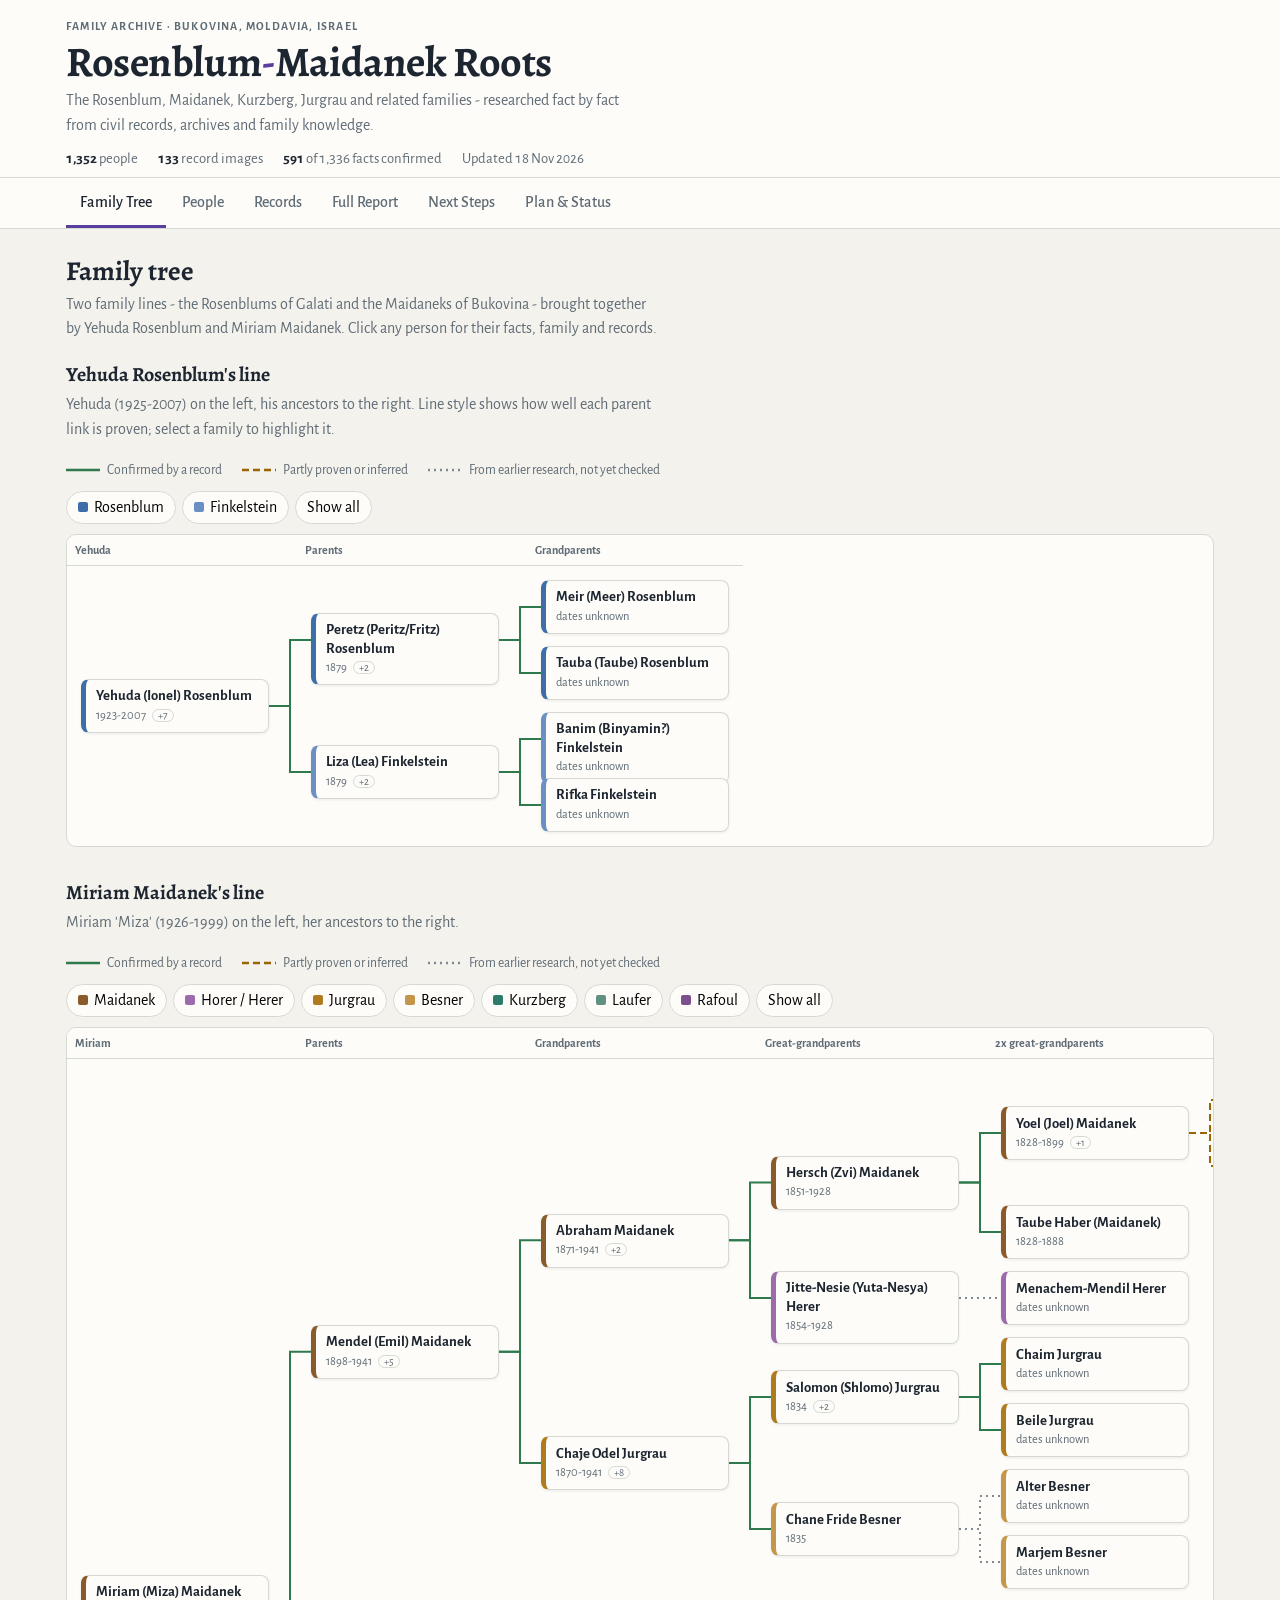
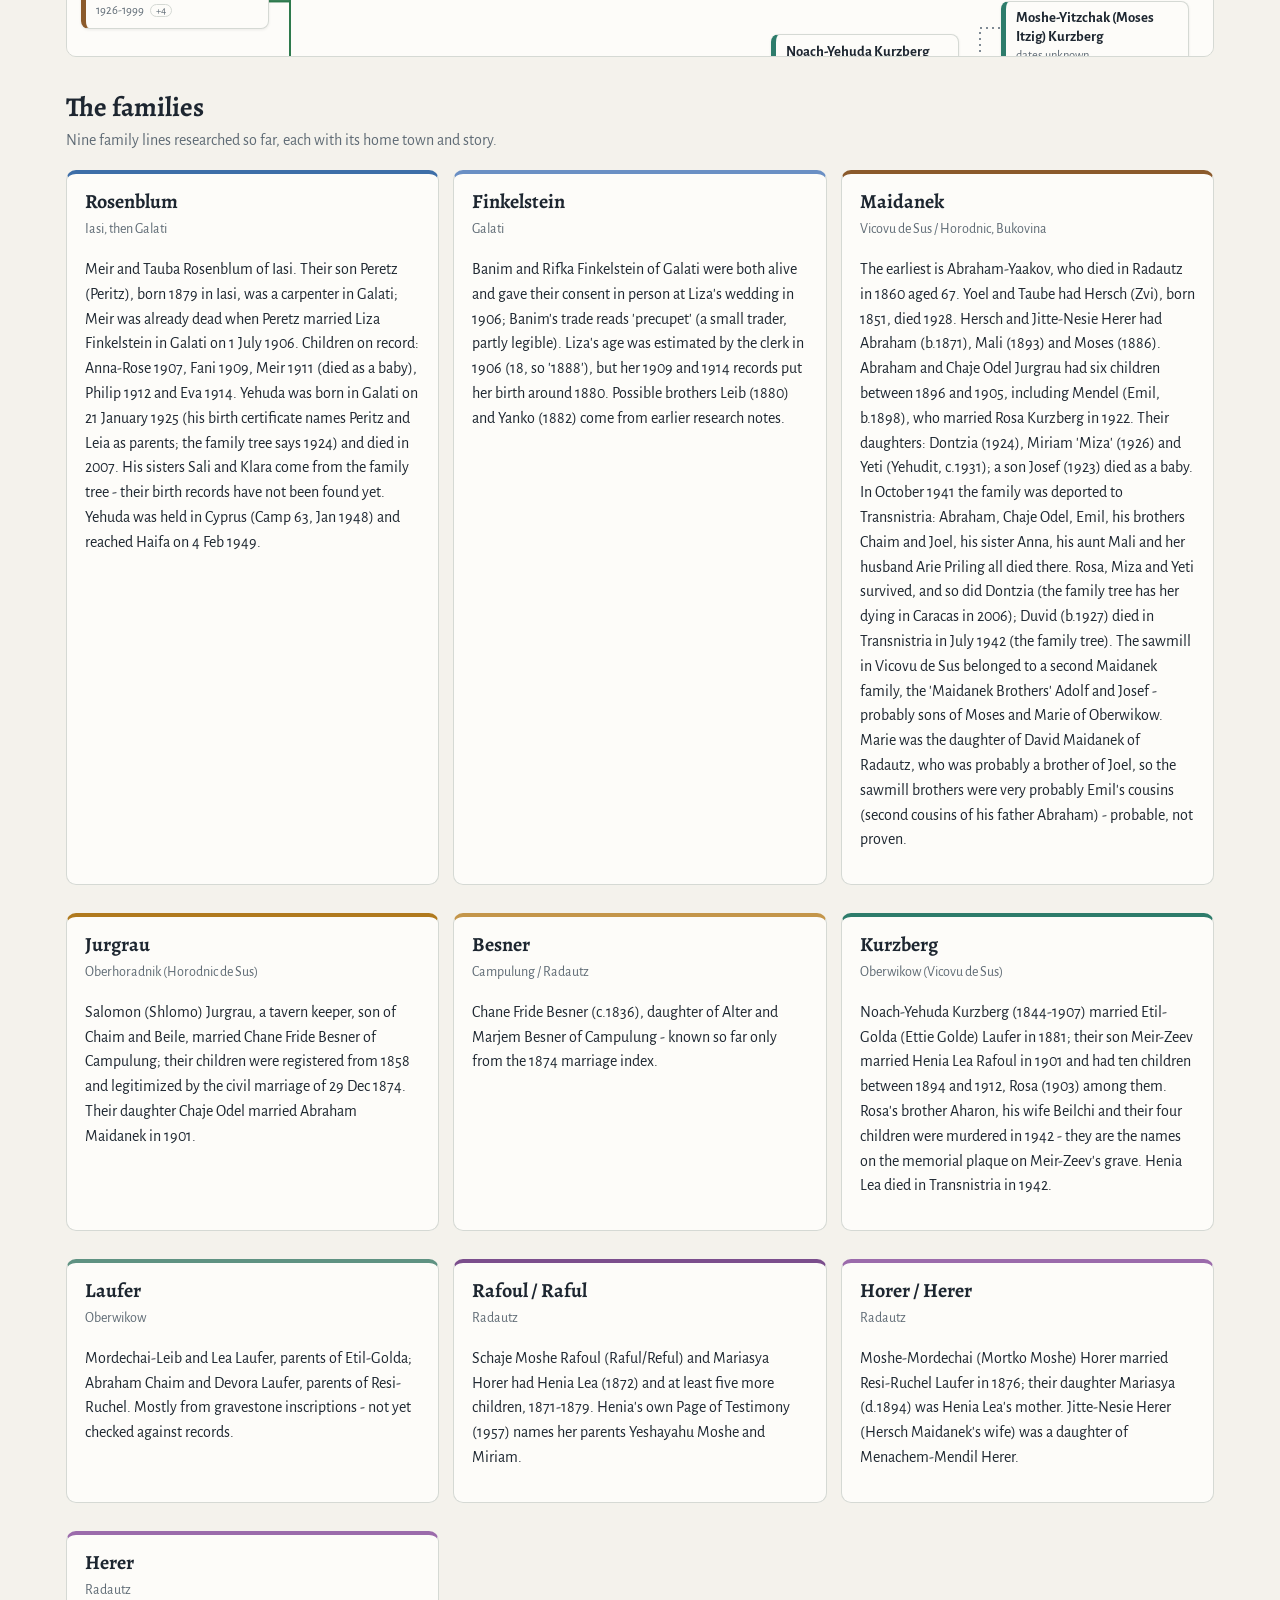
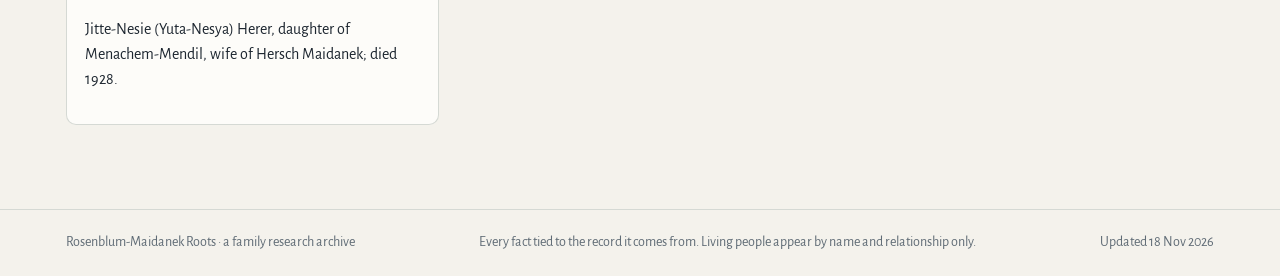
==== index.html @ 656d20b6 "Auto-refresh" ====
<!doctype html>
<html lang="en">
<head>
<meta charset="utf-8">
<meta name="viewport" content="width=device-width,initial-scale=1,viewport-fit=cover">
<meta name="description" content="Rosenblum-Maidanek Roots - a family research archive for the Rosenblum, Maidanek, Kurzberg, Jurgrau and related families of Bukovina, Moldavia and Israel. Every fact tied to its record.">
<title>Family Tree &middot; Rosenblum-Maidanek Roots</title>
<link rel="preconnect" href="https://fonts.googleapis.com">
<link rel="preconnect" href="https://fonts.gstatic.com" crossorigin>
<link rel="stylesheet" href="https://fonts.googleapis.com/css2?family=Alegreya:wght@500;700&family=Alegreya+Sans:ital,wght@0,400;0,500;0,700;1,400&family=Frank+Ruhl+Libre:wght@400;500&family=IBM+Plex+Mono:wght@400;500&display=swap">
<link rel="stylesheet" href="assets/css/style.css">
</head>
<body>
<a class="skip" href="#main">Skip to content</a>
<header class="site"><div class="wrap">
<div class="eyebrow">Family Archive &middot; Bukovina, Moldavia, Israel</div>
<h1>Rosenblum<span class="dash">-</span>Maidanek Roots</h1>
<p class="sub">The Rosenblum, Maidanek, Kurzberg, Jurgrau and related families - researched fact by fact from civil records, archives and family knowledge.</p>
<div class="stats"><span><b>1,352</b> people</span><span><b>133</b> record images</span><span><b>591</b> of 1,336 facts confirmed</span><span>Updated 18 Nov 2026</span></div>
</div></header>
<nav class="main" aria-label="Sections"><div class="wrap"><a href="index.html" aria-current="page">Family Tree</a><a href="people.html">People</a><a href="records.html">Records</a><a href="report.html">Full Report</a><a href="next-steps.html">Next Steps</a><a href="plan.html">Plan & Status</a></div></nav>
<main id="main"><div class="wrap">

<h2>Family tree</h2>
<p class="lede">Two family lines - the Rosenblums of Galati and the Maidaneks of Bukovina -
brought together by Yehuda Rosenblum and Miriam Maidanek. Click any person for their facts, family and records.</p>
<div class="ped"><h3>Yehuda Rosenblum&#x27;s line</h3><p class="lede">Yehuda (1925-2007) on the left, his ancestors to the right. Line style shows how well each parent link is proven; select a family to highlight it.</p><div class="legend"><span><svg width="34" height="8"><line x1="0" y1="4" x2="34" y2="4" stroke="var(--ok)" stroke-width="2.5"/></svg> Confirmed by a record</span><span><svg width="34" height="8"><line x1="0" y1="4" x2="34" y2="4" stroke="var(--warn)" stroke-width="2.5" stroke-dasharray="7 4"/></svg> Partly proven or inferred</span><span><svg width="34" height="8"><line x1="0" y1="4" x2="34" y2="4" stroke="var(--grey)" stroke-width="2.5" stroke-dasharray="2 4"/></svg> From earlier research, not yet checked</span></div><div class="chips" data-chips></div><div class="treebox"><div class="gen-labels" style="width:676px"><div>Yehuda</div><div>Parents</div><div>Grandparents</div></div><div class="canvas" style="width:676px;height:280px"><svg width="676" height="280" aria-hidden="true"><path d="M432 74.0H453.0V41.0H474" fill="none" stroke-width="2" stroke="var(--ok)"/><path d="M432 74.0H453.0V107.0H474" fill="none" stroke-width="2" stroke="var(--ok)"/><path d="M202 140.0H223.0V74.0H244" fill="none" stroke-width="2" stroke="var(--ok)"/><path d="M432 206.0H453.0V173.0H474" fill="none" stroke-width="2" stroke="var(--ok)"/><path d="M432 206.0H453.0V239.0H474" fill="none" stroke-width="2" stroke="var(--ok)"/><path d="M202 140.0H223.0V206.0H244" fill="none" stroke-width="2" stroke="var(--ok)"/></svg><a class="node" data-br="rosenblum" href="people.html#p=meir_r" style="left:474px;top:14px;--bc:var(--b-rosenblum)" title="Meir (Meer) Rosenblum"><span class="nm">Meir (Meer) Rosenblum</span><span class="yr">dates unknown</span></a><a class="node" data-br="rosenblum" href="people.html#p=tauba_r" style="left:474px;top:80px;--bc:var(--b-rosenblum)" title="Tauba (Taube) Rosenblum"><span class="nm">Tauba (Taube) Rosenblum</span><span class="yr">dates unknown</span></a><a class="node" data-br="rosenblum" href="people.html#p=peretz" style="left:244px;top:47.0px;--bc:var(--b-rosenblum)" title="Peretz (Peritz/Fritz) Rosenblum (1879)"><span class="nm">Peretz (Peritz/Fritz) Rosenblum</span><span class="yr">1879<span class="sib" title="2 siblings on record">+2</span></span></a><a class="node" data-br="finkelstein" href="people.html#p=banim" style="left:474px;top:146px;--bc:var(--b-finkelstein)" title="Banim (Binyamin?) Finkelstein"><span class="nm">Banim (Binyamin?) Finkelstein</span><span class="yr">dates unknown</span></a><a class="node" data-br="finkelstein" href="people.html#p=rifka" style="left:474px;top:212px;--bc:var(--b-finkelstein)" title="Rifka Finkelstein"><span class="nm">Rifka Finkelstein</span><span class="yr">dates unknown</span></a><a class="node" data-br="finkelstein" href="people.html#p=liza" style="left:244px;top:179.0px;--bc:var(--b-finkelstein)" title="Liza (Lea) Finkelstein (1879)"><span class="nm">Liza (Lea) Finkelstein</span><span class="yr">1879<span class="sib" title="2 siblings on record">+2</span></span></a><a class="node" data-br="rosenblum" href="people.html#p=yehuda" style="left:14px;top:113.0px;--bc:var(--b-rosenblum)" title="Yehuda (Ionel) Rosenblum (1923-2007)"><span class="nm">Yehuda (Ionel) Rosenblum</span><span class="yr">1923-2007<span class="sib" title="7 siblings on record">+7</span></span></a></div></div></div><div class="ped"><h3>Miriam Maidanek&#x27;s line</h3><p class="lede">Miriam &#x27;Miza&#x27; (1926-1999) on the left, her ancestors to the right.</p><div class="legend"><span><svg width="34" height="8"><line x1="0" y1="4" x2="34" y2="4" stroke="var(--ok)" stroke-width="2.5"/></svg> Confirmed by a record</span><span><svg width="34" height="8"><line x1="0" y1="4" x2="34" y2="4" stroke="var(--warn)" stroke-width="2.5" stroke-dasharray="7 4"/></svg> Partly proven or inferred</span><span><svg width="34" height="8"><line x1="0" y1="4" x2="34" y2="4" stroke="var(--grey)" stroke-width="2.5" stroke-dasharray="2 4"/></svg> From earlier research, not yet checked</span></div><div class="chips" data-chips></div><div class="treebox"><div class="gen-labels" style="width:1366px"><div>Miriam</div><div>Parents</div><div>Grandparents</div><div>Great-grandparents</div><div>2x great-grandparents</div><div>3x great-grandparents</div></div><div class="canvas" style="width:1366px;height:1138px"><svg width="1366" height="1138" aria-hidden="true"><path d="M1122 74.0H1143.0V41.0H1164" fill="none" stroke-width="2" stroke="var(--warn)" stroke-dasharray="7 4"/><path d="M1122 74.0H1143.0V107.0H1164" fill="none" stroke-width="2" stroke="var(--warn)" stroke-dasharray="7 4"/><path d="M892 123.5H913.0V74.0H934" fill="none" stroke-width="2" stroke="var(--ok)"/><path d="M892 123.5H913.0V173.0H934" fill="none" stroke-width="2" stroke="var(--ok)"/><path d="M662 181.25H683.0V123.5H704" fill="none" stroke-width="2" stroke="var(--ok)"/><path d="M892 239.0H913.0V239.0H934" fill="none" stroke-width="2" stroke="var(--grey)" stroke-dasharray="2 4"/><path d="M662 181.25H683.0V239.0H704" fill="none" stroke-width="2" stroke="var(--ok)"/><path d="M432 292.625H453.0V181.25H474" fill="none" stroke-width="2" stroke="var(--ok)"/><path d="M892 338.0H913.0V305.0H934" fill="none" stroke-width="2" stroke="var(--ok)"/><path d="M892 338.0H913.0V371.0H934" fill="none" stroke-width="2" stroke="var(--ok)"/><path d="M662 404.0H683.0V338.0H704" fill="none" stroke-width="2" stroke="var(--ok)"/><path d="M892 470.0H913.0V437.0H934" fill="none" stroke-width="2" stroke="var(--grey)" stroke-dasharray="2 4"/><path d="M892 470.0H913.0V503.0H934" fill="none" stroke-width="2" stroke="var(--grey)" stroke-dasharray="2 4"/><path d="M662 404.0H683.0V470.0H704" fill="none" stroke-width="2" stroke="var(--ok)"/><path d="M432 292.625H453.0V404.0H474" fill="none" stroke-width="2" stroke="var(--ok)"/><path d="M202 542.1875H223.0V292.625H244" fill="none" stroke-width="2" stroke="var(--ok)"/><path d="M892 602.0H913.0V569.0H934" fill="none" stroke-width="2" stroke="var(--grey)" stroke-dasharray="2 4"/><path d="M892 602.0H913.0V635.0H934" fill="none" stroke-width="2" stroke="var(--grey)" stroke-dasharray="2 4"/><path d="M662 668.0H683.0V602.0H704" fill="none" stroke-width="2" stroke="var(--warn)" stroke-dasharray="7 4"/><path d="M892 734.0H913.0V701.0H934" fill="none" stroke-width="2" stroke="var(--grey)" stroke-dasharray="2 4"/><path d="M892 734.0H913.0V767.0H934" fill="none" stroke-width="2" stroke="var(--grey)" stroke-dasharray="2 4"/><path d="M662 668.0H683.0V734.0H704" fill="none" stroke-width="2" stroke="var(--warn)" stroke-dasharray="7 4"/><path d="M432 791.75H453.0V668.0H474" fill="none" stroke-width="2" stroke="var(--ok)"/><path d="M662 915.5H683.0V833.0H704" fill="none" stroke-width="2" stroke="var(--grey)" stroke-dasharray="2 4"/><path d="M1122 932.0H1143.0V899.0H1164" fill="none" stroke-width="2" stroke="var(--grey)" stroke-dasharray="2 4"/><path d="M1122 932.0H1143.0V965.0H1164" fill="none" stroke-width="2" stroke="var(--grey)" stroke-dasharray="2 4"/><path d="M892 998.0H913.0V932.0H934" fill="none" stroke-width="2" stroke="var(--grey)" stroke-dasharray="2 4"/><path d="M1122 1064.0H1143.0V1031.0H1164" fill="none" stroke-width="2" stroke="var(--grey)" stroke-dasharray="2 4"/><path d="M1122 1064.0H1143.0V1097.0H1164" fill="none" stroke-width="2" stroke="var(--grey)" stroke-dasharray="2 4"/><path d="M892 998.0H913.0V1064.0H934" fill="none" stroke-width="2" stroke="var(--grey)" stroke-dasharray="2 4"/><path d="M662 915.5H683.0V998.0H704" fill="none" stroke-width="2" stroke="var(--grey)" stroke-dasharray="2 4"/><path d="M432 791.75H453.0V915.5H474" fill="none" stroke-width="2" stroke="var(--ok)"/><path d="M202 542.1875H223.0V791.75H244" fill="none" stroke-width="2" stroke="var(--ok)"/></svg><a class="node" data-br="maidanek" href="people.html#p=avraham_yaakov" style="left:1164px;top:14px;--bc:var(--b-maidanek)" title="Abraham-Yaakov (Abraham Jakob) Maidanek (1792-1860)"><span class="nm">Abraham-Yaakov (Abraham Jakob) Maidanek</span><span class="yr">1792-1860</span></a><a class="node" data-br="maidanek" href="people.html#p=mindel" style="left:1164px;top:80px;--bc:var(--b-maidanek)" title="Mindel (Mindl) Maidanek"><span class="nm">Mindel (Mindl) Maidanek</span><span class="yr">dates unknown</span></a><a class="node" data-br="maidanek" href="people.html#p=joel" style="left:934px;top:47.0px;--bc:var(--b-maidanek)" title="Yoel (Joel) Maidanek (1828-1899)"><span class="nm">Yoel (Joel) Maidanek</span><span class="yr">1828-1899<span class="sib" title="1 siblings on record">+1</span></span></a><a class="node" data-br="maidanek" href="people.html#p=taube_m" style="left:934px;top:146px;--bc:var(--b-maidanek)" title="Taube Haber (Maidanek) (1828-1888)"><span class="nm">Taube Haber (Maidanek)</span><span class="yr">1828-1888</span></a><a class="node" data-br="maidanek" href="people.html#p=hersch" style="left:704px;top:96.5px;--bc:var(--b-maidanek)" title="Hersch (Zvi) Maidanek (1851-1928)"><span class="nm">Hersch (Zvi) Maidanek</span><span class="yr">1851-1928</span></a><a class="node" data-br="horer" href="people.html#p=menachem_mendil" style="left:934px;top:212px;--bc:var(--b-horer)" title="Menachem-Mendil Herer"><span class="nm">Menachem-Mendil Herer</span><span class="yr">dates unknown</span></a><a class="node" data-br="horer" href="people.html#p=jite" style="left:704px;top:212.0px;--bc:var(--b-horer)" title="Jitte-Nesie (Yuta-Nesya) Herer (1854-1928)"><span class="nm">Jitte-Nesie (Yuta-Nesya) Herer</span><span class="yr">1854-1928</span></a><a class="node" data-br="maidanek" href="people.html#p=avraham" style="left:474px;top:154.25px;--bc:var(--b-maidanek)" title="Abraham Maidanek (1871-1941)"><span class="nm">Abraham Maidanek</span><span class="yr">1871-1941<span class="sib" title="2 siblings on record">+2</span></span></a><a class="node" data-br="jurgrau" href="people.html#p=chaim_j" style="left:934px;top:278px;--bc:var(--b-jurgrau)" title="Chaim Jurgrau"><span class="nm">Chaim Jurgrau</span><span class="yr">dates unknown</span></a><a class="node" data-br="jurgrau" href="people.html#p=beile_j" style="left:934px;top:344px;--bc:var(--b-jurgrau)" title="Beile Jurgrau"><span class="nm">Beile Jurgrau</span><span class="yr">dates unknown</span></a><a class="node" data-br="jurgrau" href="people.html#p=salomon" style="left:704px;top:311.0px;--bc:var(--b-jurgrau)" title="Salomon (Shlomo) Jurgrau (1834)"><span class="nm">Salomon (Shlomo) Jurgrau</span><span class="yr">1834<span class="sib" title="2 siblings on record">+2</span></span></a><a class="node" data-br="besner" href="people.html#p=alter_b" style="left:934px;top:410px;--bc:var(--b-besner)" title="Alter Besner"><span class="nm">Alter Besner</span><span class="yr">dates unknown</span></a><a class="node" data-br="besner" href="people.html#p=marjem_b" style="left:934px;top:476px;--bc:var(--b-besner)" title="Marjem Besner"><span class="nm">Marjem Besner</span><span class="yr">dates unknown</span></a><a class="node" data-br="besner" href="people.html#p=chane" style="left:704px;top:443.0px;--bc:var(--b-besner)" title="Chane Fride Besner (1835)"><span class="nm">Chane Fride Besner</span><span class="yr">1835</span></a><a class="node" data-br="jurgrau" href="people.html#p=chaje" style="left:474px;top:377.0px;--bc:var(--b-jurgrau)" title="Chaje Odel Jurgrau (1870-1941)"><span class="nm">Chaje Odel Jurgrau</span><span class="yr">1870-1941<span class="sib" title="8 siblings on record">+8</span></span></a><a class="node" data-br="maidanek" href="people.html#p=mendel" style="left:244px;top:265.625px;--bc:var(--b-maidanek)" title="Mendel (Emil) Maidanek (1898-1941)"><span class="nm">Mendel (Emil) Maidanek</span><span class="yr">1898-1941<span class="sib" title="5 siblings on record">+5</span></span></a><a class="node" data-br="kurzberg" href="people.html#p=moshe_yitschak" style="left:934px;top:542px;--bc:var(--b-kurzberg)" title="Moshe-Yitzchak (Moses Itzig) Kurzberg"><span class="nm">Moshe-Yitzchak (Moses Itzig) Kurzberg</span><span class="yr">dates unknown</span></a><a class="node" data-br="kurzberg" href="people.html#p=reitze" style="left:934px;top:608px;--bc:var(--b-kurzberg)" title="Reitze Kurzberg"><span class="nm">Reitze Kurzberg</span><span class="yr">dates unknown</span></a><a class="node" data-br="kurzberg" href="people.html#p=noe" style="left:704px;top:575.0px;--bc:var(--b-kurzberg)" title="Noach-Yehuda Kurzberg (1844-1907)"><span class="nm">Noach-Yehuda Kurzberg</span><span class="yr">1844-1907</span></a><a class="node" data-br="laufer" href="people.html#p=mordechai_leib" style="left:934px;top:674px;--bc:var(--b-laufer)" title="Mordechai-Leib Laufer"><span class="nm">Mordechai-Leib Laufer</span><span class="yr">dates unknown</span></a><a class="node" data-br="laufer" href="people.html#p=lea_laufer" style="left:934px;top:740px;--bc:var(--b-laufer)" title="Lea Laufer (Meier?)"><span class="nm">Lea Laufer (Meier?)</span><span class="yr">dates unknown</span></a><a class="node" data-br="laufer" href="people.html#p=etti" style="left:704px;top:707.0px;--bc:var(--b-laufer)" title="Etil-Golda Laufer (1843-1909)"><span class="nm">Etil-Golda Laufer</span><span class="yr">1843-1909<span class="sib" title="1 siblings on record">+1</span></span></a><a class="node" data-br="kurzberg" href="people.html#p=meir_k" style="left:474px;top:641.0px;--bc:var(--b-kurzberg)" title="Meir-Zeev (MeierWolf) Kurzberg (?-1930)"><span class="nm">Meir-Zeev (MeierWolf) Kurzberg</span><span class="yr">?-1930<span class="sib" title="3 siblings on record">+3</span></span></a><a class="node" data-br="rafoul" href="people.html#p=schaje" style="left:704px;top:806px;--bc:var(--b-rafoul)" title="Schaje Moshe Rafoul (1808-1892)"><span class="nm">Schaje Moshe Rafoul</span><span class="yr">1808-1892</span></a><a class="node" data-br="horer" href="people.html#p=edo_hersh_h" style="left:1164px;top:872px;--bc:var(--b-horer)" title="Hersh Horer (father of Moshe-Mordechai Horer)"><span class="nm">Hersh Horer (father of Moshe-Mordechai Horer)</span><span class="yr">dates unknown</span></a><a class="node" data-br="horer" href="people.html#p=edo_gitel_t" style="left:1164px;top:938px;--bc:var(--b-horer)" title="Gitel Tyler (mother of Moshe-Mordechai Horer)"><span class="nm">Gitel Tyler (mother of Moshe-Mordechai Horer)</span><span class="yr">dates unknown</span></a><a class="node" data-br="horer" href="people.html#p=moshe_mordechai" style="left:934px;top:905.0px;--bc:var(--b-horer)" title="Moshe-Mordechai (Mortko Moshe) Horer"><span class="nm">Moshe-Mordechai (Mortko Moshe) Horer</span><span class="yr">dates unknown</span></a><a class="node" data-br="laufer" href="people.html#p=abraham_chaim" style="left:1164px;top:1004px;--bc:var(--b-laufer)" title="Abraham Chaim Laufer (1789-1866)"><span class="nm">Abraham Chaim Laufer</span><span class="yr">1789-1866</span></a><a class="node" data-br="laufer" href="people.html#p=devora_laufer" style="left:1164px;top:1070px;--bc:var(--b-laufer)" title="Devora Laufer"><span class="nm">Devora Laufer</span><span class="yr">dates unknown</span></a><a class="node" data-br="laufer" href="people.html#p=resi_ruchel" style="left:934px;top:1037.0px;--bc:var(--b-laufer)" title="Resi-Ruchel Laufer"><span class="nm">Resi-Ruchel Laufer</span><span class="yr">dates unknown</span></a><a class="node" data-br="horer" href="people.html#p=mariase" style="left:704px;top:971.0px;--bc:var(--b-horer)" title="Mariasya Horer (1845-1894)"><span class="nm">Mariasya Horer</span><span class="yr">1845-1894</span></a><a class="node" data-br="rafoul" href="people.html#p=henia" style="left:474px;top:888.5px;--bc:var(--b-rafoul)" title="Henia Lea Rafoul (1872-1941)"><span class="nm">Henia Lea Rafoul</span><span class="yr">1872-1941<span class="sib" title="5 siblings on record">+5</span></span></a><a class="node" data-br="kurzberg" href="people.html#p=rosa" style="left:244px;top:764.75px;--bc:var(--b-kurzberg)" title="Rosa Kurzberg (1903-1972)"><span class="nm">Rosa Kurzberg</span><span class="yr">1903-1972<span class="sib" title="8 siblings on record">+8</span></span></a><a class="node" data-br="maidanek" href="people.html#p=miriam" style="left:14px;top:515.1875px;--bc:var(--b-maidanek)" title="Miriam (Miza) Maidanek (1926-1999)"><span class="nm">Miriam (Miza) Maidanek</span><span class="yr">1926-1999<span class="sib" title="4 siblings on record">+4</span></span></a></div></div></div>
<h2>The families</h2>
<p class="lede">Nine family lines researched so far, each with its home town and story.</p>
<div class="branch-grid"><div class="card branch-card" style="--bc:var(--b-rosenblum)"><h3 style="margin-top:0">Rosenblum</h3><p style="color:var(--muted);font-size:.88rem;margin:.1rem 0 .5rem">Iasi, then Galati</p><p>Meir and Tauba Rosenblum of Iasi. Their son Peretz (Peritz), born 1879 in Iasi, was a carpenter in Galati; Meir was already dead when Peretz married Liza Finkelstein in Galati on 1 July 1906. Children on record: Anna-Rose 1907, Fani 1909, Meir 1911 (died as a baby), Philip 1912 and Eva 1914. Yehuda was born in Galati on 21 January 1925 (his birth certificate names Peritz and Leia as parents; the family tree says 1924) and died in 2007. His sisters Sali and Klara come from the family tree - their birth records have not been found yet. Yehuda was held in Cyprus (Camp 63, Jan 1948) and reached Haifa on 4 Feb 1949.</p></div><div class="card branch-card" style="--bc:var(--b-finkelstein)"><h3 style="margin-top:0">Finkelstein</h3><p style="color:var(--muted);font-size:.88rem;margin:.1rem 0 .5rem">Galati</p><p>Banim and Rifka Finkelstein of Galati were both alive and gave their consent in person at Liza&#x27;s wedding in 1906; Banim&#x27;s trade reads &#x27;precupet&#x27; (a small trader, partly legible). Liza&#x27;s age was estimated by the clerk in 1906 (18, so &#x27;1888&#x27;), but her 1909 and 1914 records put her birth around 1880. Possible brothers Leib (1880) and Yanko (1882) come from earlier research notes.</p></div><div class="card branch-card" style="--bc:var(--b-maidanek)"><h3 style="margin-top:0">Maidanek</h3><p style="color:var(--muted);font-size:.88rem;margin:.1rem 0 .5rem">Vicovu de Sus / Horodnic, Bukovina</p><p>The earliest is Abraham-Yaakov, who died in Radautz in 1860 aged 67. Yoel and Taube had Hersch (Zvi), born 1851, died 1928. Hersch and Jitte-Nesie Herer had Abraham (b.1871), Mali (1893) and Moses (1886). Abraham and Chaje Odel Jurgrau had six children between 1896 and 1905, including Mendel (Emil, b.1898), who married Rosa Kurzberg in 1922. Their daughters: Dontzia (1924), Miriam &#x27;Miza&#x27; (1926) and Yeti (Yehudit, c.1931); a son Josef (1923) died as a baby. In October 1941 the family was deported to Transnistria: Abraham, Chaje Odel, Emil, his brothers Chaim and Joel, his sister Anna, his aunt Mali and her husband Arie Priling all died there. Rosa, Miza and Yeti survived, and so did Dontzia (the family tree has her dying in Caracas in 2006); Duvid (b.1927) died in Transnistria in July 1942 (the family tree). The sawmill in Vicovu de Sus belonged to a second Maidanek family, the &#x27;Maidanek Brothers&#x27; Adolf and Josef - probably sons of Moses and Marie of Oberwikow. Marie was the daughter of David Maidanek of Radautz, who was probably a brother of Joel, so the sawmill brothers were very probably Emil&#x27;s cousins (second cousins of his father Abraham) - probable, not proven.</p></div><div class="card branch-card" style="--bc:var(--b-jurgrau)"><h3 style="margin-top:0">Jurgrau</h3><p style="color:var(--muted);font-size:.88rem;margin:.1rem 0 .5rem">Oberhoradnik (Horodnic de Sus)</p><p>Salomon (Shlomo) Jurgrau, a tavern keeper, son of Chaim and Beile, married Chane Fride Besner of Campulung; their children were registered from 1858 and legitimized by the civil marriage of 29 Dec 1874. Their daughter Chaje Odel married Abraham Maidanek in 1901.</p></div><div class="card branch-card" style="--bc:var(--b-besner)"><h3 style="margin-top:0">Besner</h3><p style="color:var(--muted);font-size:.88rem;margin:.1rem 0 .5rem">Campulung / Radautz</p><p>Chane Fride Besner (c.1836), daughter of Alter and Marjem Besner of Campulung - known so far only from the 1874 marriage index.</p></div><div class="card branch-card" style="--bc:var(--b-kurzberg)"><h3 style="margin-top:0">Kurzberg</h3><p style="color:var(--muted);font-size:.88rem;margin:.1rem 0 .5rem">Oberwikow (Vicovu de Sus)</p><p>Noach-Yehuda Kurzberg (1844-1907) married Etil-Golda (Ettie Golde) Laufer in 1881; their son Meir-Zeev married Henia Lea Rafoul in 1901 and had ten children between 1894 and 1912, Rosa (1903) among them. Rosa&#x27;s brother Aharon, his wife Beilchi and their four children were murdered in 1942 - they are the names on the memorial plaque on Meir-Zeev&#x27;s grave. Henia Lea died in Transnistria in 1942.</p></div><div class="card branch-card" style="--bc:var(--b-laufer)"><h3 style="margin-top:0">Laufer</h3><p style="color:var(--muted);font-size:.88rem;margin:.1rem 0 .5rem">Oberwikow</p><p>Mordechai-Leib and Lea Laufer, parents of Etil-Golda; Abraham Chaim and Devora Laufer, parents of Resi-Ruchel. Mostly from gravestone inscriptions - not yet checked against records.</p></div><div class="card branch-card" style="--bc:var(--b-rafoul)"><h3 style="margin-top:0">Rafoul / Raful</h3><p style="color:var(--muted);font-size:.88rem;margin:.1rem 0 .5rem">Radautz</p><p>Schaje Moshe Rafoul (Raful/Reful) and Mariasya Horer had Henia Lea (1872) and at least five more children, 1871-1879. Henia&#x27;s own Page of Testimony (1957) names her parents Yeshayahu Moshe and Miriam.</p></div><div class="card branch-card" style="--bc:var(--b-horer)"><h3 style="margin-top:0">Horer / Herer</h3><p style="color:var(--muted);font-size:.88rem;margin:.1rem 0 .5rem">Radautz</p><p>Moshe-Mordechai (Mortko Moshe) Horer married Resi-Ruchel Laufer in 1876; their daughter Mariasya (d.1894) was Henia Lea&#x27;s mother. Jitte-Nesie Herer (Hersch Maidanek&#x27;s wife) was a daughter of Menachem-Mendil Herer.</p></div><div class="card branch-card" style="--bc:var(--b-herer)"><h3 style="margin-top:0">Herer</h3><p style="color:var(--muted);font-size:.88rem;margin:.1rem 0 .5rem">Radautz</p><p>Jitte-Nesie (Yuta-Nesya) Herer, daughter of Menachem-Mendil, wife of Hersch Maidanek; died 1928.</p></div></div>

</div></main>
<footer class="site"><div class="wrap">
<span>Rosenblum-Maidanek Roots &middot; a family research archive</span>
<span>Every fact tied to the record it comes from. Living people appear by name and relationship only.</span>
<span>Updated 18 Nov 2026</span>
</div></footer>
<script src="assets/js/common.js"></script>
<script>document.querySelectorAll('.ped').forEach(initChips);</script>
</body>
</html>
---- assets/css/style.css ----
/* Rosenblum-Maidanek Roots - archival reading-room theme */
:root{
  --paper:#f4f2ec; --card:#fdfcf9; --ink:#1d2630; --muted:#5f6b75; --rule:#d5d9d4;
  --stamp:#5a3e9e; --stamp-soft:#e9e2f6;
  --ok:#2e7a4d; --ok-soft:#dcefe2; --warn:#9a6400; --warn-soft:#f6ead2;
  --bad:#b0281f; --bad-soft:#f7dedb; --open:#2a5fa3; --open-soft:#dce7f6;
  --grey:#7f8a94; --grey-soft:#e6eaec; --inf:#2b7a84; --inf-soft:#d9eef0;
  --b-rosenblum:#3d6ea8; --b-finkelstein:#6a8fc4; --b-maidanek:#8b5a2b; --b-jurgrau:#b07a1e;
  --b-besner:#c4964a; --b-kurzberg:#2d7c6b; --b-laufer:#5f9282; --b-rafoul:#7b4e8c;
  --b-horer:#9b6bab; --b-herer:#9b6bab; --b-:#aab3ba;
  --f-display:"Alegreya","Iowan Old Style",Georgia,serif;
  --f-body:"Alegreya Sans","Segoe UI",system-ui,sans-serif;
  --f-he:"Frank Ruhl Libre",David,"Times New Roman",serif;
  --f-mono:"IBM Plex Mono",ui-monospace,Menlo,Consolas,monospace;
}
*{box-sizing:border-box}
html{-webkit-text-size-adjust:100%}
body{background:var(--paper);color:var(--ink);font:16px/1.55 var(--f-body);margin:0}
a{color:var(--stamp)}
.wrap{max-width:1180px;margin:0 auto;padding-inline:16px}
.he{font-family:var(--f-he);direction:rtl;unicode-bidi:isolate}
.mono{font-family:var(--f-mono);font-size:.82em}

/* header + nav */
header.site{border-bottom:1px solid var(--rule);background:var(--card)}
header.site .wrap{padding-block:18px 0}
.eyebrow{font-size:.74rem;letter-spacing:.1em;text-transform:uppercase;color:var(--muted);font-weight:700}
header.site h1{font:700 clamp(28px,4.6vw,42px)/1.05 var(--f-display);margin:.25rem 0;letter-spacing:-.01em}
header.site h1 .dash{color:var(--stamp)}
header.site .sub{color:var(--muted);margin:0 0 .4rem;max-width:72ch}
.stats{display:flex;flex-wrap:wrap;gap:6px 20px;margin:.6rem 0 .4rem;font-size:.92rem;color:var(--muted);font-variant-numeric:tabular-nums}
.stats b{color:var(--ink)}
nav.main{position:sticky;top:0;z-index:30;background:var(--card);border-bottom:1px solid var(--rule)}
nav.main .wrap{display:flex;gap:2px;overflow-x:auto;scrollbar-width:none;padding-block:0}
nav.main a{display:block;padding:12px 14px 10px;white-space:nowrap;color:var(--muted);font-weight:500;
  text-decoration:none;border-bottom:3px solid transparent}
nav.main a[aria-current="page"]{color:var(--ink);border-bottom-color:var(--stamp)}
main{padding-block:26px 70px}
h2{font:700 1.7rem/1.15 var(--f-display);margin:0 0 .35rem}
h3{font:700 1.25rem/1.2 var(--f-display);margin:1.4rem 0 .3rem}
.lede{color:var(--muted);max-width:74ch;margin:0 0 18px}
footer.site{border-top:1px solid var(--rule);color:var(--muted);font-size:.88rem;padding-block:22px}
footer.site .wrap{display:flex;flex-wrap:wrap;gap:6px 24px;justify-content:space-between}

/* badges, chips, buttons */
.st{display:inline-block;font-size:.72rem;font-weight:700;letter-spacing:.03em;padding:1px 7px;border-radius:4px;white-space:nowrap}
.st.confirmed{background:var(--ok-soft);color:var(--ok)} .st.partly{background:var(--warn-soft);color:var(--warn)}
.st.contradicted{background:var(--bad-soft);color:var(--bad)} .st.open{background:var(--open-soft);color:var(--open)}
.st.unchecked,.st.computed{background:var(--grey-soft);color:var(--grey)} .st.inference{background:var(--inf-soft);color:var(--inf)}
.st.rejected{background:var(--bad);color:#fff}
.evsrc{font-size:.8rem;color:var(--muted)} .evsrc a{color:var(--stamp)}
tr.hilite td{background:var(--stamp-soft)}
.rejsec{margin-top:1rem;border:1px solid var(--rule);border-radius:6px;padding:.4rem .8rem;background:var(--card)}
.rejsec summary{cursor:pointer;font-weight:600;color:var(--muted)}
.badge{display:inline-block;font-size:.72rem;font-weight:700;padding:1px 7px;border-radius:4px;border:1px solid var(--rule);color:var(--muted)}
.btn{border:1px solid var(--rule);background:var(--card);border-radius:6px;padding:6px 14px;cursor:pointer;font:inherit}
.btn:hover{border-color:var(--stamp)}
.chips{display:flex;flex-wrap:wrap;gap:6px;margin:10px 0}
.chip{border:1px solid var(--rule);background:var(--card);border-radius:999px;padding:3px 11px;font-size:.86rem;
  cursor:pointer;display:inline-flex;align-items:center;gap:6px;font:inherit}
.chip[aria-pressed="true"]{background:var(--stamp-soft);border-color:var(--stamp)}
.chip .sw{width:10px;height:10px;border-radius:2px;background:var(--c,#aab3ba)}
.card{background:var(--card);border:1px solid var(--rule);border-radius:10px;padding:16px 18px;margin:0 0 14px}
.toolbar{display:flex;flex-wrap:wrap;gap:10px 16px;align-items:center;margin:0 0 14px}
input[type=search],select{font:inherit;padding:7px 12px;border:1px solid var(--rule);border-radius:7px;background:var(--card);color:var(--ink)}
input[type=search]{min-width:min(320px,100%)}

/* pedigree */
.ped{margin:0 0 34px}
.legend{display:flex;flex-wrap:wrap;gap:6px 20px;font-size:.85rem;color:var(--muted);margin:8px 0}
.legend span{display:inline-flex;align-items:center;gap:7px}
.treebox{overflow:auto;border:1px solid var(--rule);border-radius:10px;background:var(--card);max-height:70vh}
.gen-labels{display:flex;position:sticky;top:0;background:var(--card);border-bottom:1px solid var(--rule);z-index:2;font-size:.75rem;color:var(--muted)}
.gen-labels div{width:230px;flex:none;padding:6px 8px;font-weight:600}
.canvas{position:relative}
.canvas svg{position:absolute;inset:0}
a.node{position:absolute;width:188px;min-height:54px;background:var(--card);border:1px solid var(--rule);
  border-left:5px solid var(--bc,#aab3ba);border-radius:8px;padding:7px 10px;text-decoration:none;color:var(--ink);
  display:flex;flex-direction:column;justify-content:center;box-shadow:0 1px 3px rgba(20,25,30,.08)}
a.node:hover{border-color:var(--stamp)}
a.node .nm{font-weight:600;font-size:.92rem;line-height:1.25}
a.node .yr{font-size:.78rem;color:var(--muted)}
a.node .sib{font-size:.68rem;border:1px solid var(--rule);border-radius:8px;padding:0 5px;margin-left:6px;color:var(--muted)}
.treebox .dim{opacity:.22}
.branch-grid{display:grid;grid-template-columns:repeat(auto-fill,minmax(300px,1fr));gap:14px;margin-top:8px}
.branch-card{border-top:4px solid var(--bc,#aab3ba)}

/* people */
.person-row{display:flex;gap:12px;align-items:baseline;padding:9px 4px;border-bottom:1px solid var(--rule)}
.person-row a{font-weight:600;text-decoration:none;color:var(--ink)}
.person-row a:hover{color:var(--stamp)}
.person-row .meta{color:var(--muted);font-size:.88rem}
.dot{display:inline-block;width:10px;height:10px;border-radius:2px;background:var(--c,#aab3ba);flex:none;align-self:center}
.pager{display:flex;gap:8px;align-items:center;margin:16px 0;flex-wrap:wrap}
.detail-head{display:flex;flex-wrap:wrap;gap:8px 18px;align-items:baseline}
.detail-head h2{margin:0}
.facts{display:grid;grid-template-columns:130px 1fr;gap:4px 14px;margin:.4rem 0}
.facts dt{font-weight:600;color:var(--muted);font-size:.88rem}
.facts dd{margin:0}
.claim{border:1px solid var(--rule);border-radius:8px;padding:10px 14px;margin:0 0 10px;background:var(--card)}
.claim .cit{font-size:.86rem;color:var(--muted);margin-top:6px}
.claim summary{cursor:pointer;color:var(--stamp);font-size:.88rem}
.thumbs{display:grid;grid-template-columns:repeat(auto-fill,minmax(150px,1fr));gap:10px;margin-top:8px}
.thumb{border:1px solid var(--rule);border-radius:8px;overflow:hidden;background:var(--card);cursor:pointer;padding:0;font:inherit;color:inherit;text-align:left}
.thumb img{display:block;width:100%;height:110px;object-fit:cover;background:#e8e6df}
.thumb span{display:block;font-size:.76rem;color:var(--muted);padding:6px 8px;line-height:1.3}
.noimg{color:var(--muted);font-size:.9rem;font-style:italic}

/* records */
.gallery{display:grid;grid-template-columns:repeat(auto-fill,minmax(170px,1fr));gap:12px}
table{border-collapse:collapse;width:100%;font-size:.92rem}
th,td{text-align:left;padding:8px 10px;border-bottom:1px solid var(--rule);vertical-align:top}
th{font-size:.78rem;text-transform:uppercase;letter-spacing:.05em;color:var(--muted)}
.tbl{overflow-x:auto;background:var(--card);border:1px solid var(--rule);border-radius:10px}
.lightbox{position:fixed;inset:0;background:rgba(10,14,18,.92);z-index:100;display:flex;align-items:center;justify-content:center;padding:20px}
.lightbox img{max-width:100%;max-height:92vh;border-radius:6px;background:#fff}
.lightbox .cap{position:absolute;bottom:14px;left:0;right:0;text-align:center;color:#cfd6da;font-size:.9rem;padding:0 20px}
.lightbox button{position:absolute;top:14px;right:16px}

/* report / misc */
.stack{display:grid;gap:14px}
.md h4{font:700 1.05rem var(--f-display);margin:1rem 0 .3rem}
.md ul{margin:.3rem 0 .8rem;padding-left:1.3rem}
.md li{margin:.25rem 0}
.md p{margin:.4rem 0;max-width:78ch}
.grid2{display:grid;grid-template-columns:1fr 1fr;gap:14px}
@media(max-width:760px){.grid2{grid-template-columns:1fr}.facts{grid-template-columns:1fr}}
.skip{position:absolute;left:-9999px}
.skip:focus{left:8px;top:8px;background:var(--card);padding:8px 14px;z-index:200;border:1px solid var(--stamp)}
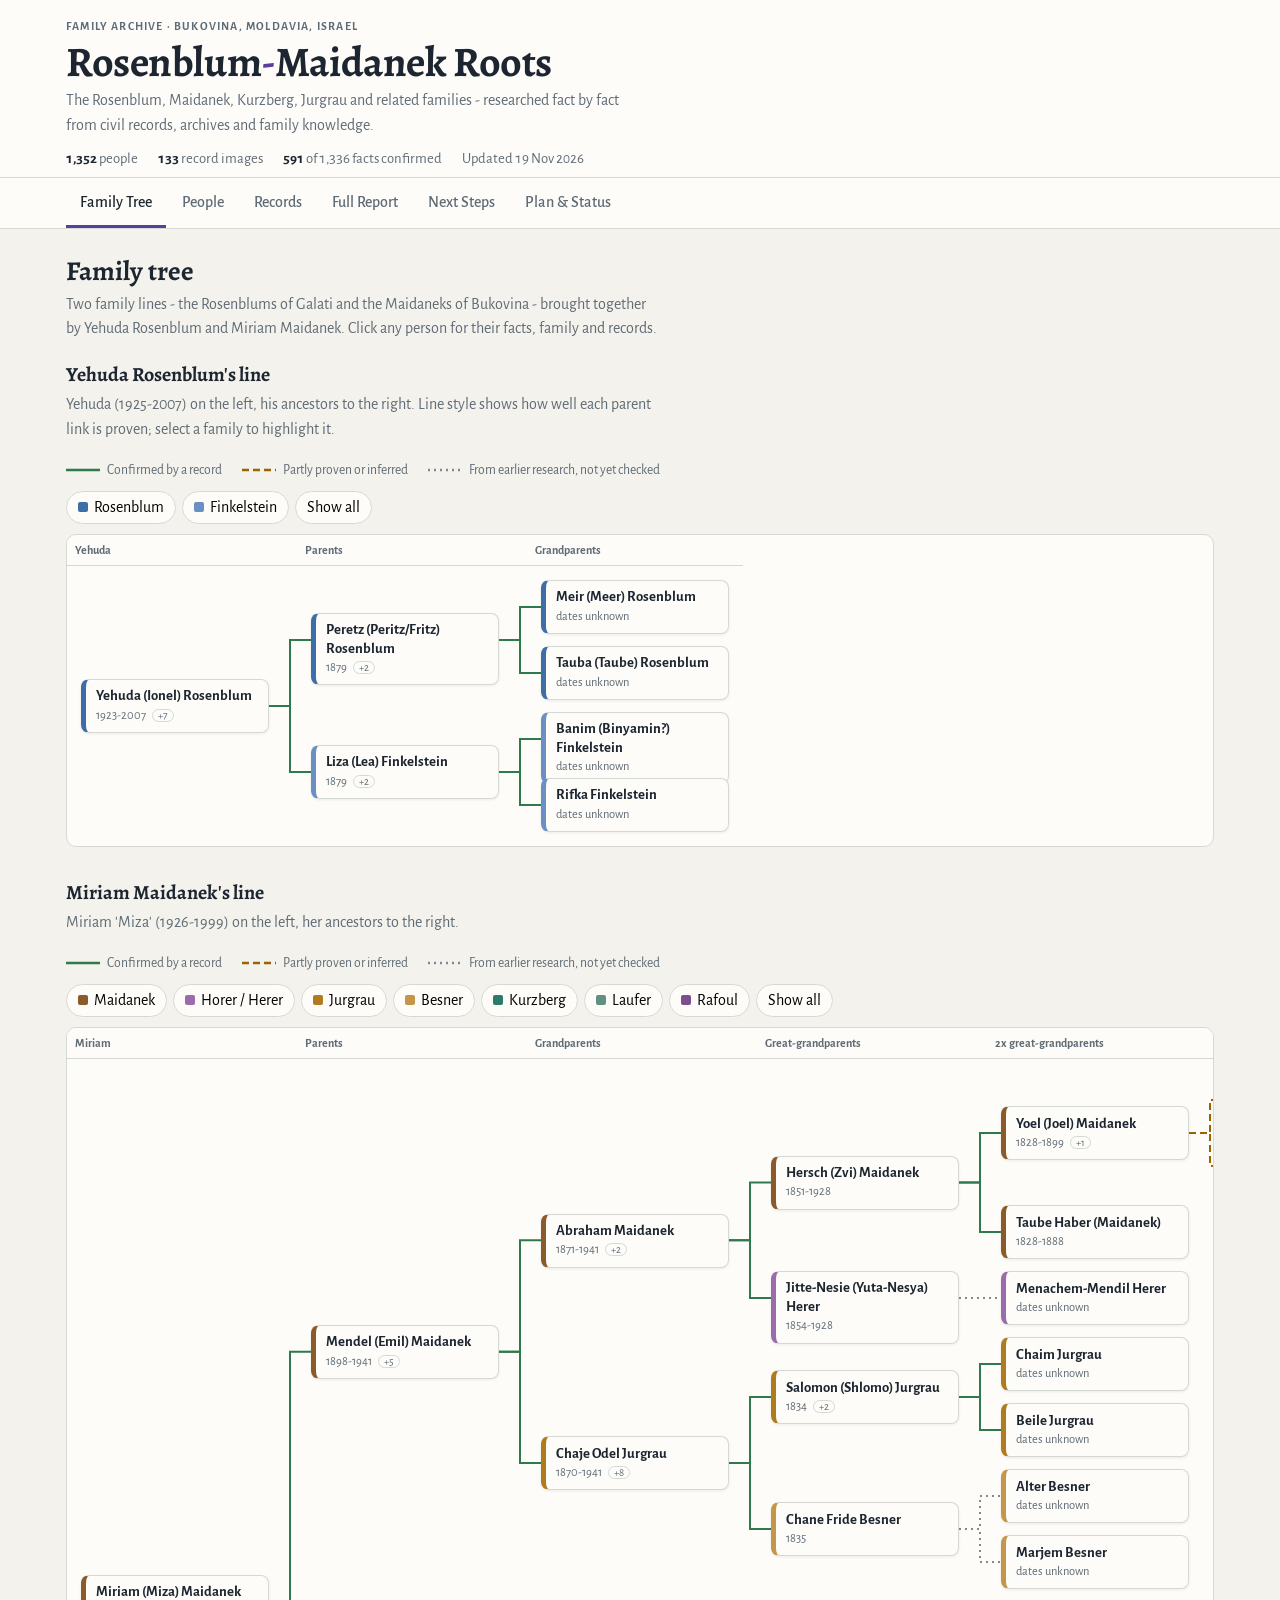
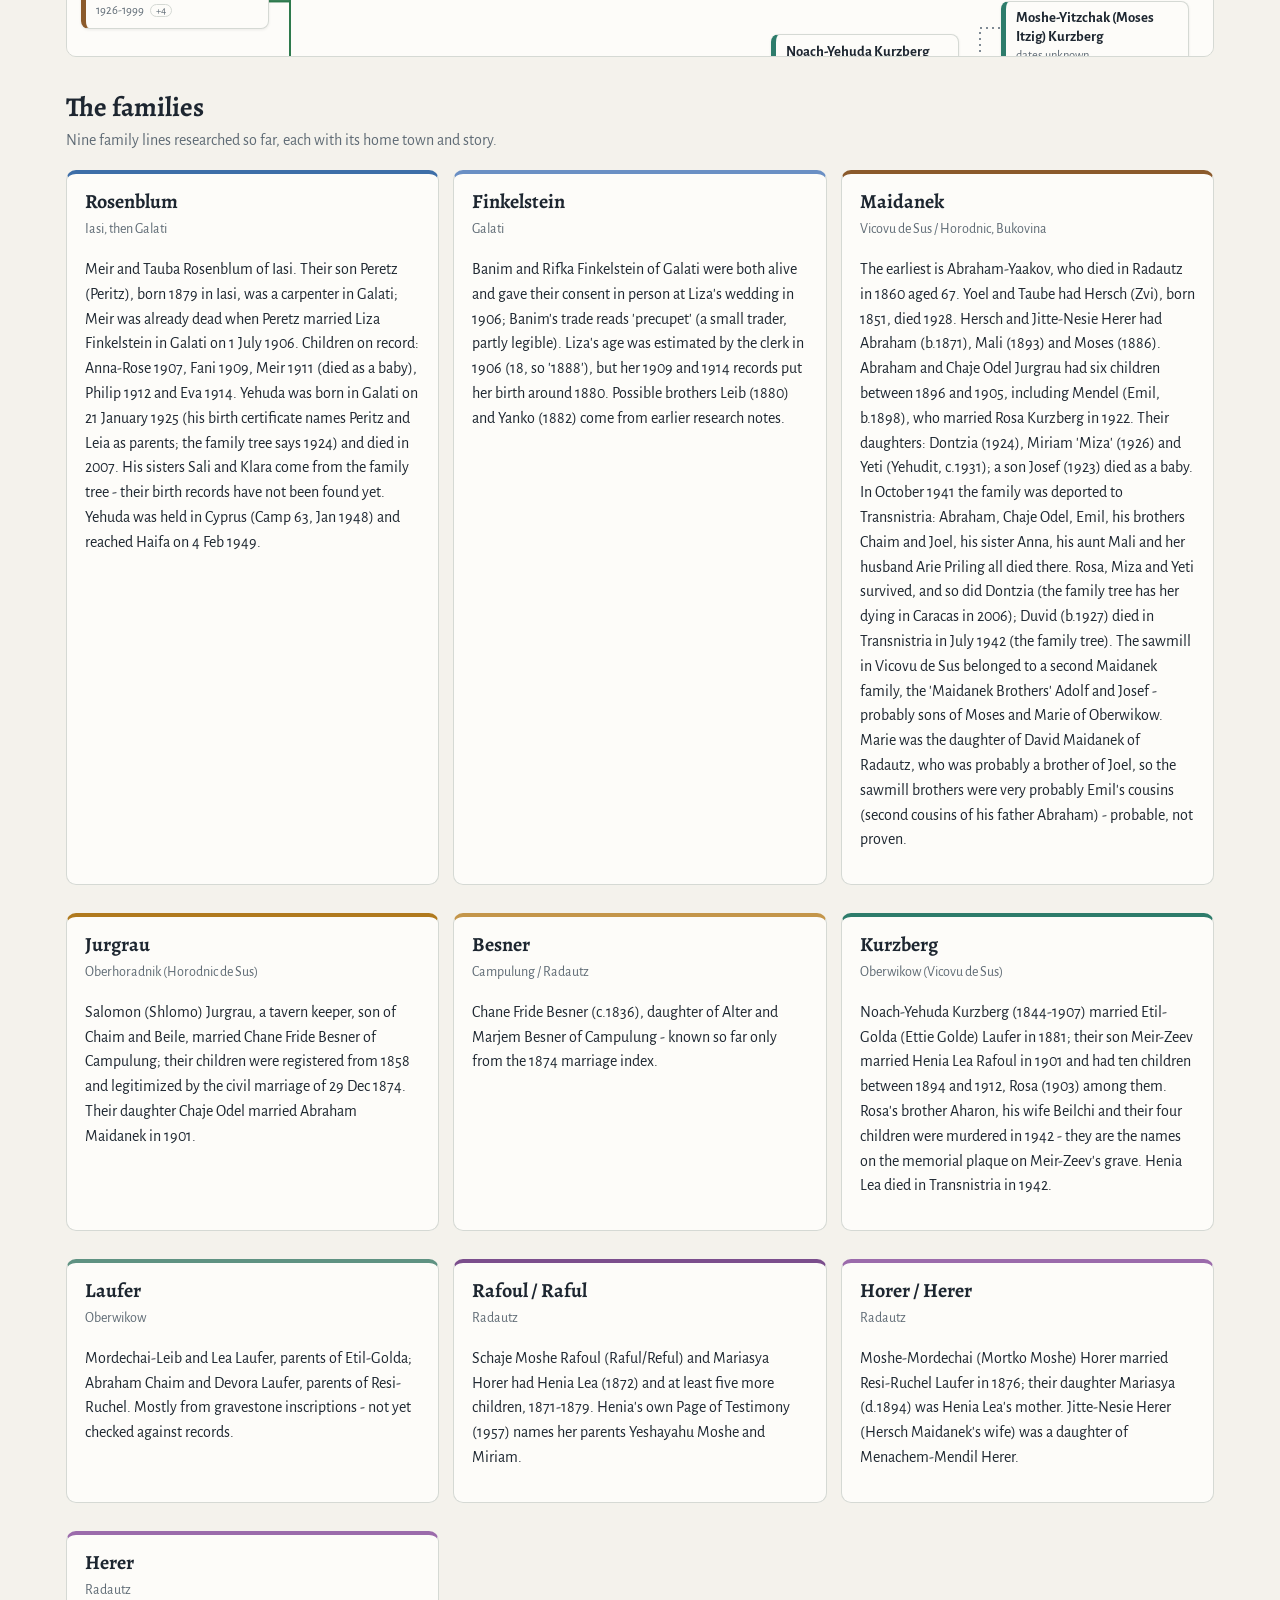
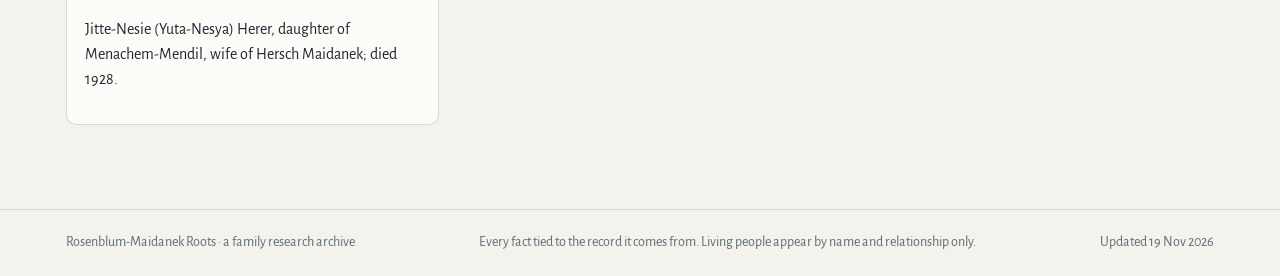
==== commit e7cc87f5: "Auto-refresh" ====
--- a/index.html
+++ b/index.html
@@ -16,7 +16,7 @@
 <div class="eyebrow">Family Archive &middot; Bukovina, Moldavia, Israel</div>
 <h1>Rosenblum<span class="dash">-</span>Maidanek Roots</h1>
 <p class="sub">The Rosenblum, Maidanek, Kurzberg, Jurgrau and related families - researched fact by fact from civil records, archives and family knowledge.</p>
-<div class="stats"><span><b>1,352</b> people</span><span><b>133</b> record images</span><span><b>591</b> of 1,336 facts confirmed</span><span>Updated 18 Nov 2026</span></div>
+<div class="stats"><span><b>1,352</b> people</span><span><b>133</b> record images</span><span><b>591</b> of 1,336 facts confirmed</span><span>Updated 19 Nov 2026</span></div>
 </div></header>
 <nav class="main" aria-label="Sections"><div class="wrap"><a href="index.html" aria-current="page">Family Tree</a><a href="people.html">People</a><a href="records.html">Records</a><a href="report.html">Full Report</a><a href="next-steps.html">Next Steps</a><a href="plan.html">Plan & Status</a></div></nav>
 <main id="main"><div class="wrap">
@@ -33,7 +33,7 @@
 <footer class="site"><div class="wrap">
 <span>Rosenblum-Maidanek Roots &middot; a family research archive</span>
 <span>Every fact tied to the record it comes from. Living people appear by name and relationship only.</span>
-<span>Updated 18 Nov 2026</span>
+<span>Updated 19 Nov 2026</span>
 </div></footer>
 <script src="assets/js/common.js"></script>
 <script>document.querySelectorAll('.ped').forEach(initChips);</script>
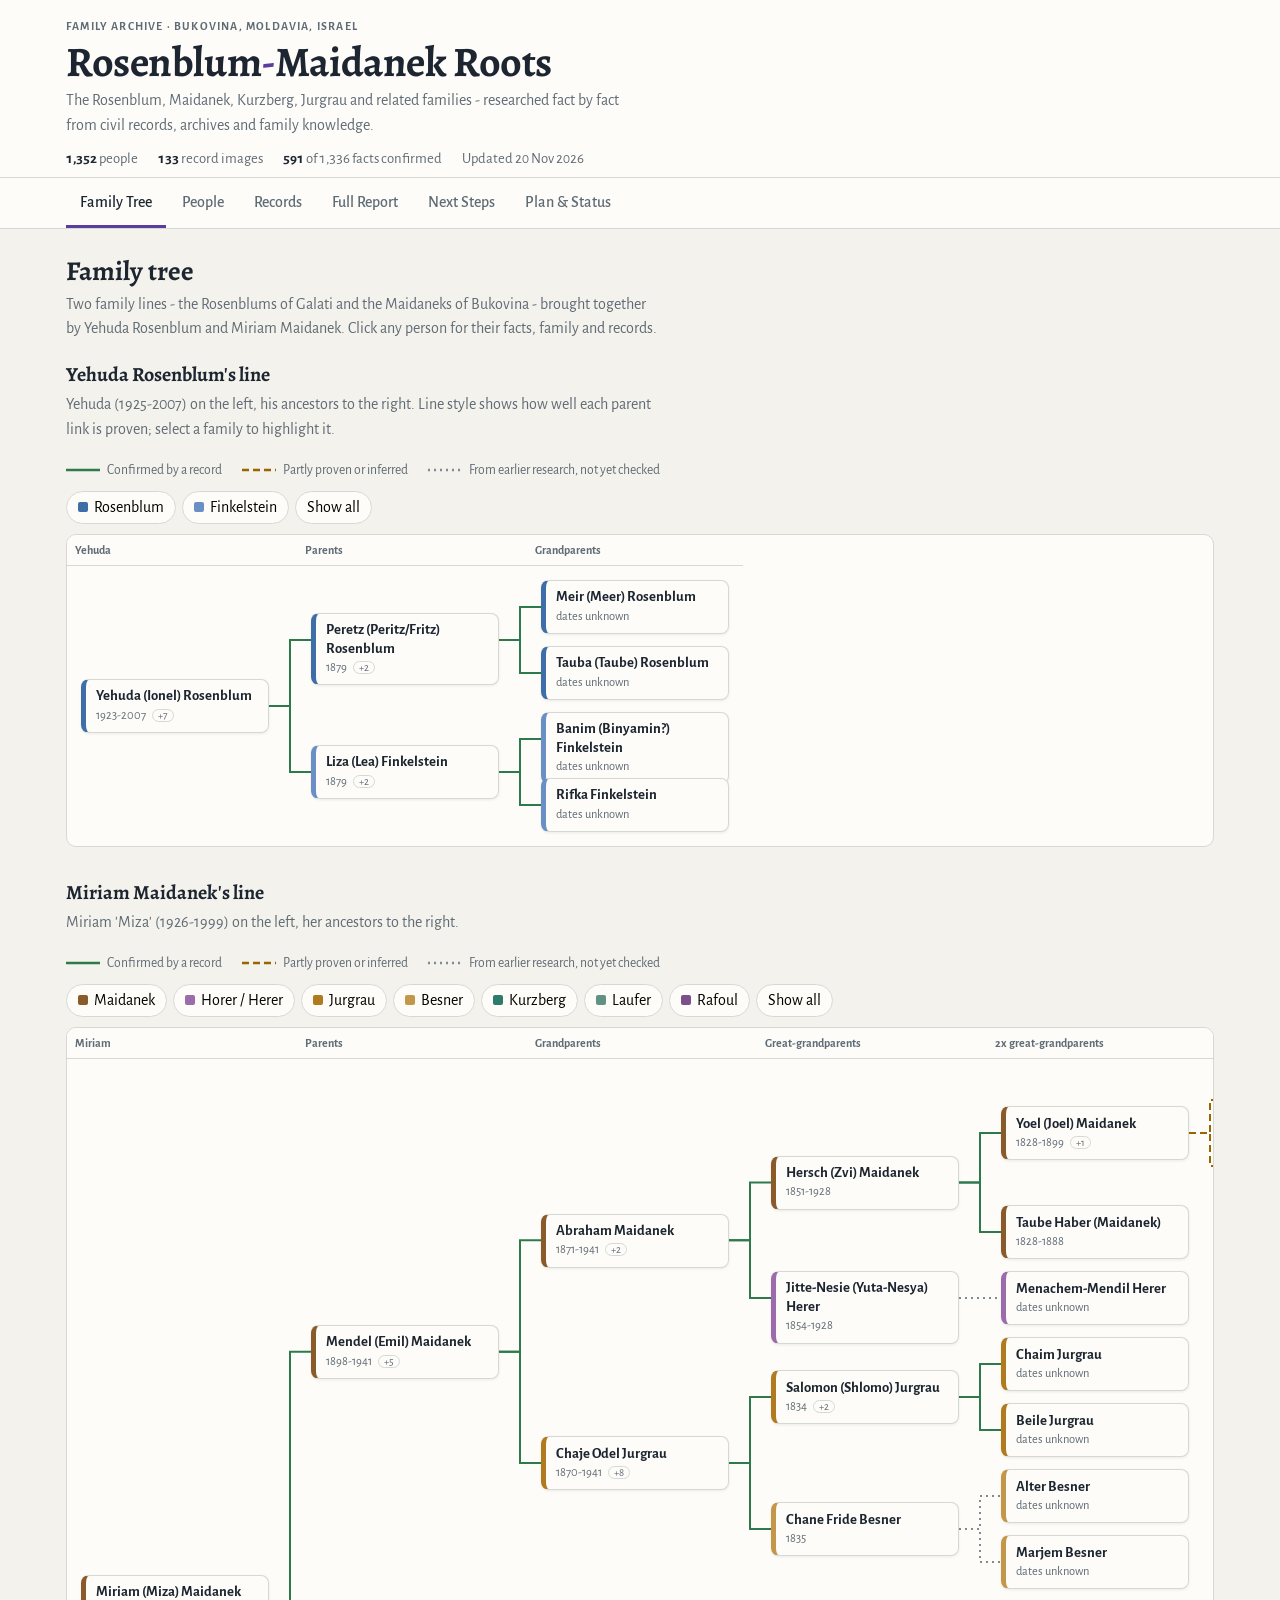
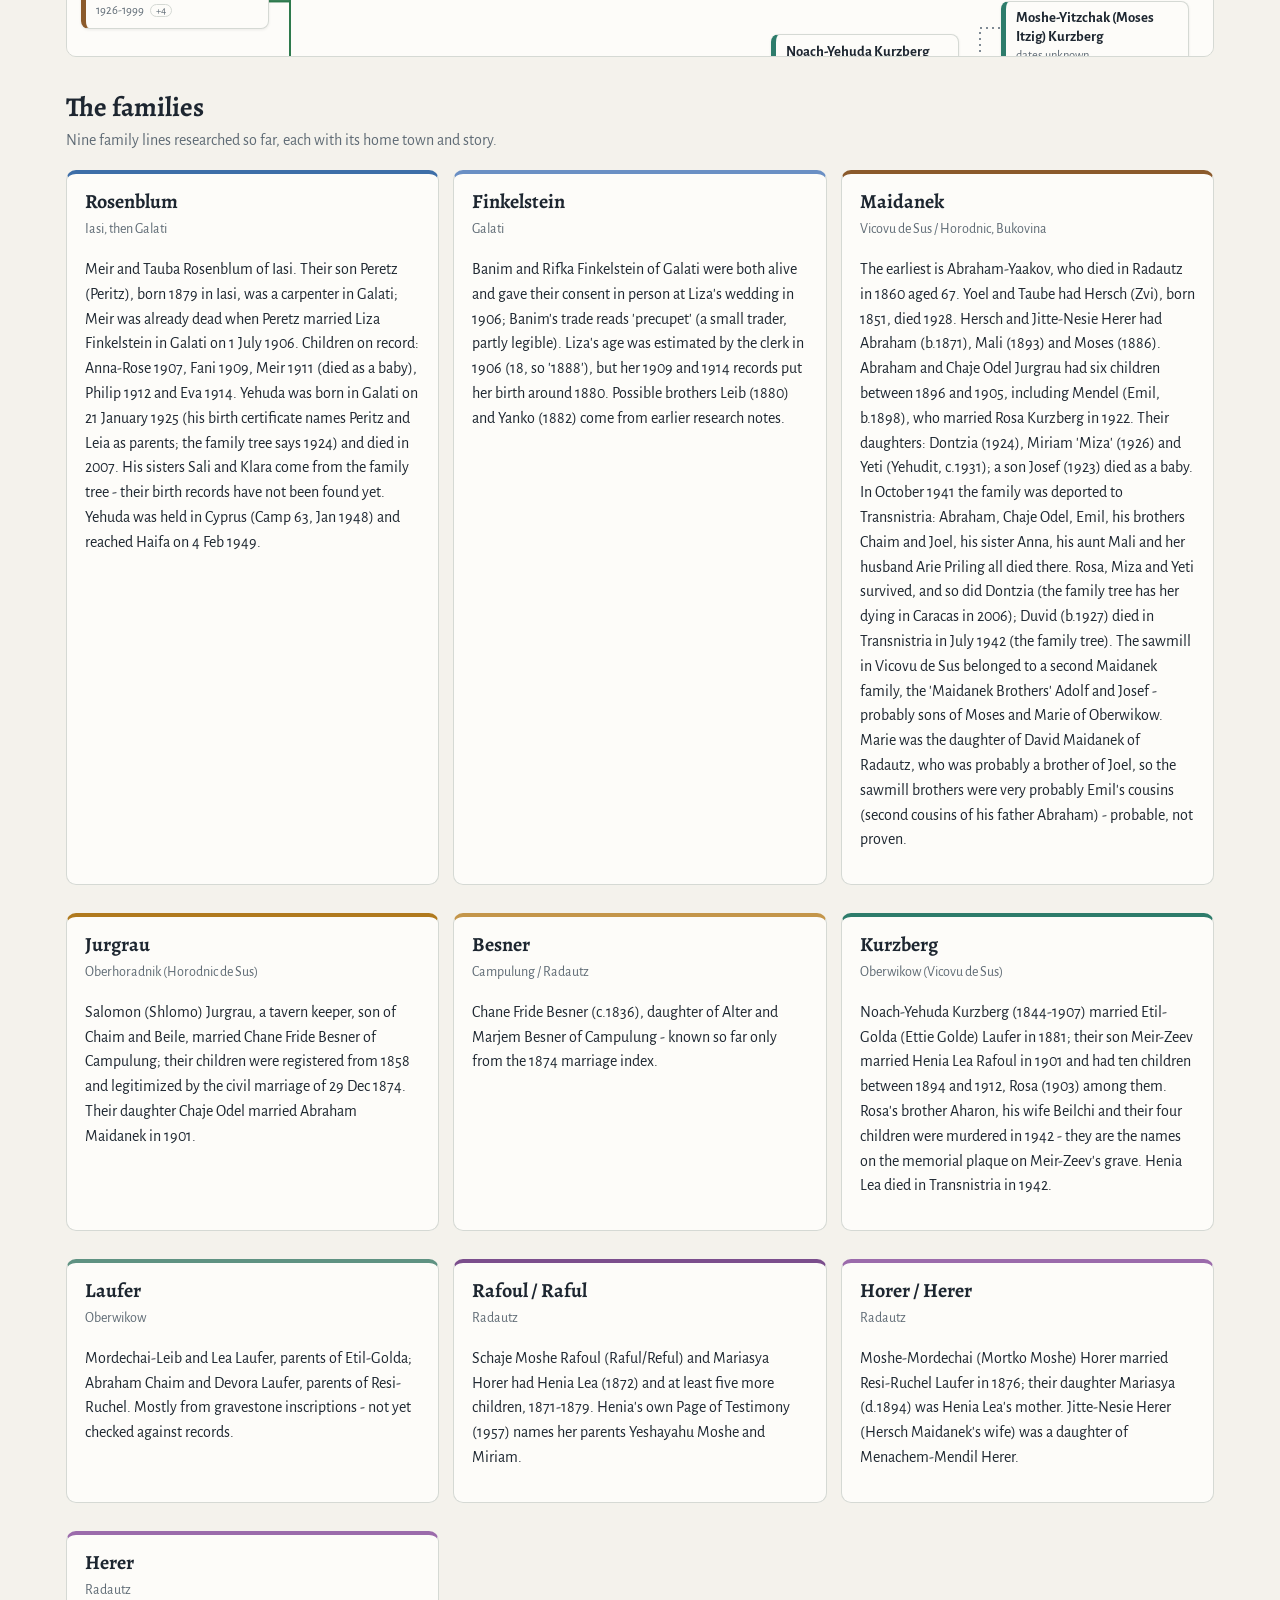
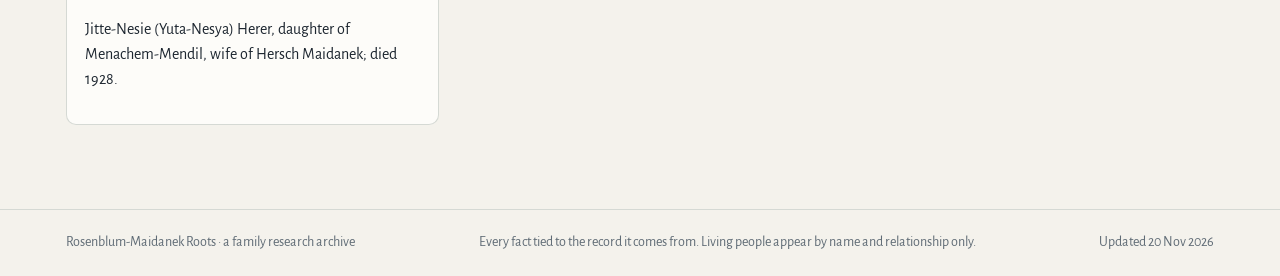
==== commit ad2ae770: "Auto-refresh" ====
--- a/index.html
+++ b/index.html
@@ -16,7 +16,7 @@
 <div class="eyebrow">Family Archive &middot; Bukovina, Moldavia, Israel</div>
 <h1>Rosenblum<span class="dash">-</span>Maidanek Roots</h1>
 <p class="sub">The Rosenblum, Maidanek, Kurzberg, Jurgrau and related families - researched fact by fact from civil records, archives and family knowledge.</p>
-<div class="stats"><span><b>1,352</b> people</span><span><b>133</b> record images</span><span><b>591</b> of 1,336 facts confirmed</span><span>Updated 19 Nov 2026</span></div>
+<div class="stats"><span><b>1,352</b> people</span><span><b>133</b> record images</span><span><b>591</b> of 1,336 facts confirmed</span><span>Updated 20 Nov 2026</span></div>
 </div></header>
 <nav class="main" aria-label="Sections"><div class="wrap"><a href="index.html" aria-current="page">Family Tree</a><a href="people.html">People</a><a href="records.html">Records</a><a href="report.html">Full Report</a><a href="next-steps.html">Next Steps</a><a href="plan.html">Plan & Status</a></div></nav>
 <main id="main"><div class="wrap">
@@ -33,7 +33,7 @@
 <footer class="site"><div class="wrap">
 <span>Rosenblum-Maidanek Roots &middot; a family research archive</span>
 <span>Every fact tied to the record it comes from. Living people appear by name and relationship only.</span>
-<span>Updated 19 Nov 2026</span>
+<span>Updated 20 Nov 2026</span>
 </div></footer>
 <script src="assets/js/common.js"></script>
 <script>document.querySelectorAll('.ped').forEach(initChips);</script>
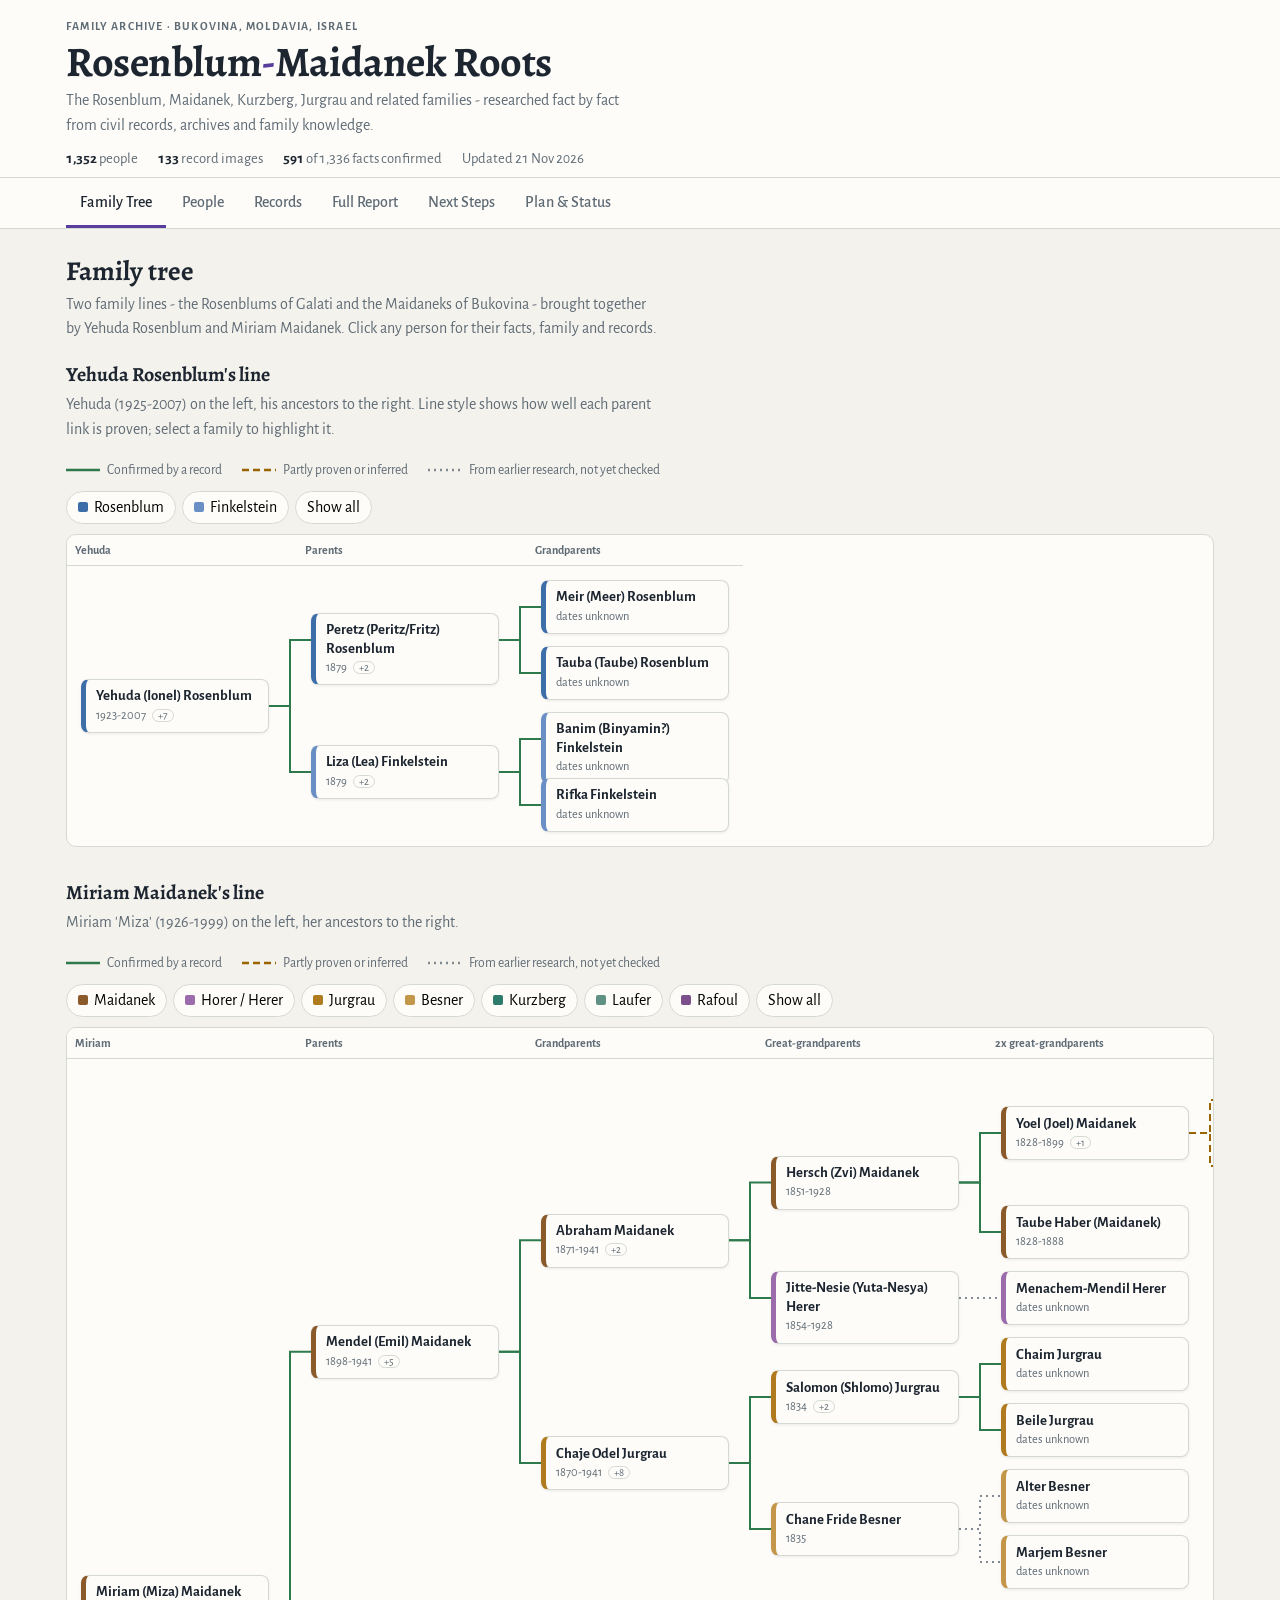
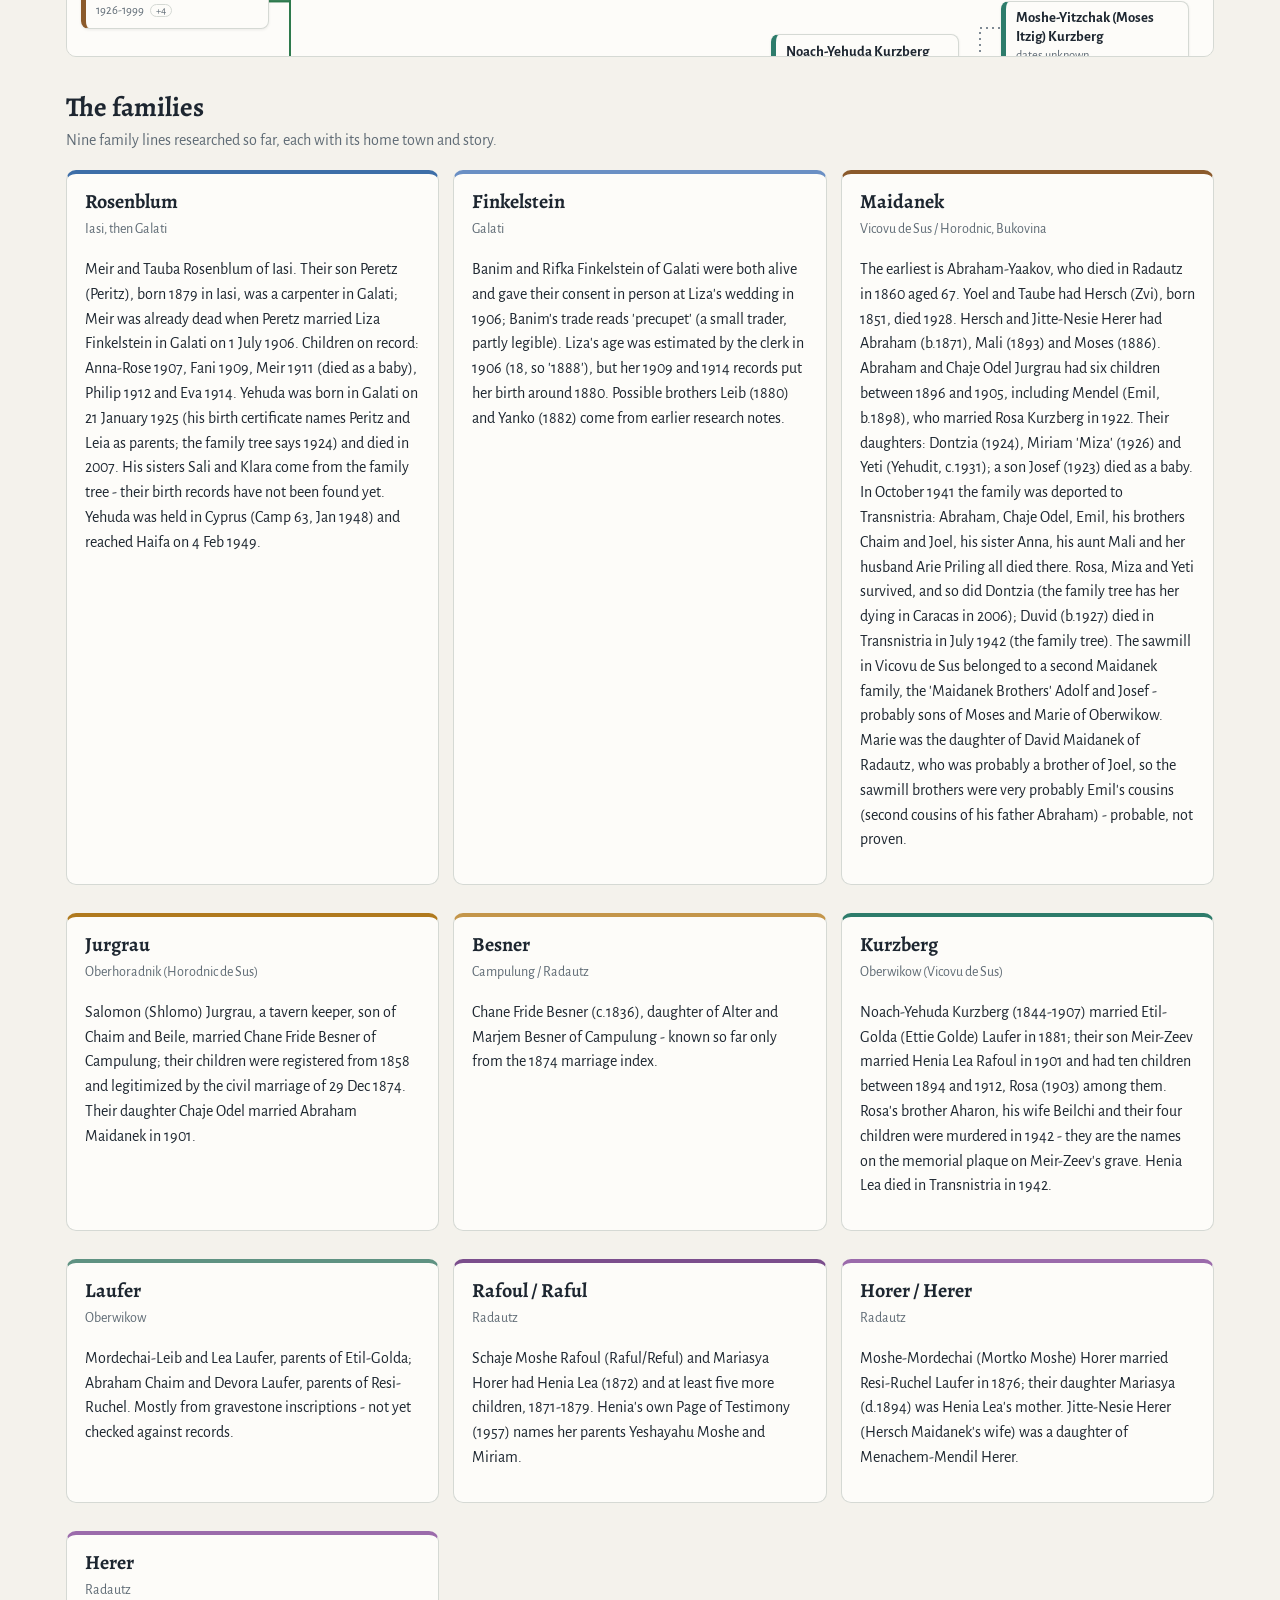
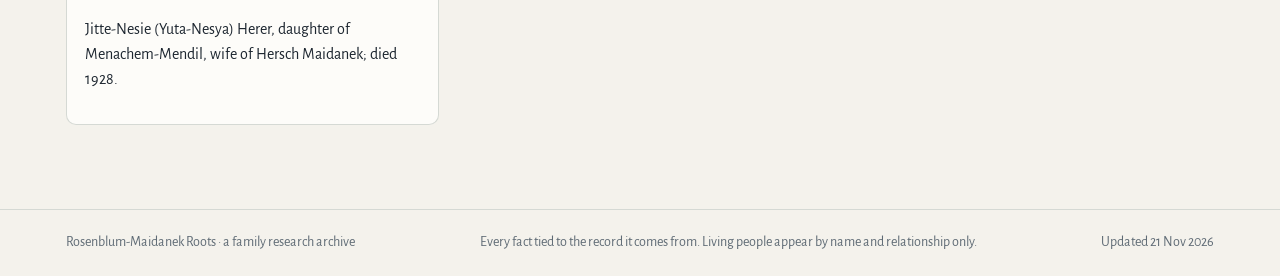
==== commit 88785e88: "Auto-refresh" ====
--- a/index.html
+++ b/index.html
@@ -16,7 +16,7 @@
 <div class="eyebrow">Family Archive &middot; Bukovina, Moldavia, Israel</div>
 <h1>Rosenblum<span class="dash">-</span>Maidanek Roots</h1>
 <p class="sub">The Rosenblum, Maidanek, Kurzberg, Jurgrau and related families - researched fact by fact from civil records, archives and family knowledge.</p>
-<div class="stats"><span><b>1,352</b> people</span><span><b>133</b> record images</span><span><b>591</b> of 1,336 facts confirmed</span><span>Updated 20 Nov 2026</span></div>
+<div class="stats"><span><b>1,352</b> people</span><span><b>133</b> record images</span><span><b>591</b> of 1,336 facts confirmed</span><span>Updated 21 Nov 2026</span></div>
 </div></header>
 <nav class="main" aria-label="Sections"><div class="wrap"><a href="index.html" aria-current="page">Family Tree</a><a href="people.html">People</a><a href="records.html">Records</a><a href="report.html">Full Report</a><a href="next-steps.html">Next Steps</a><a href="plan.html">Plan & Status</a></div></nav>
 <main id="main"><div class="wrap">
@@ -33,7 +33,7 @@
 <footer class="site"><div class="wrap">
 <span>Rosenblum-Maidanek Roots &middot; a family research archive</span>
 <span>Every fact tied to the record it comes from. Living people appear by name and relationship only.</span>
-<span>Updated 20 Nov 2026</span>
+<span>Updated 21 Nov 2026</span>
 </div></footer>
 <script src="assets/js/common.js"></script>
 <script>document.querySelectorAll('.ped').forEach(initChips);</script>
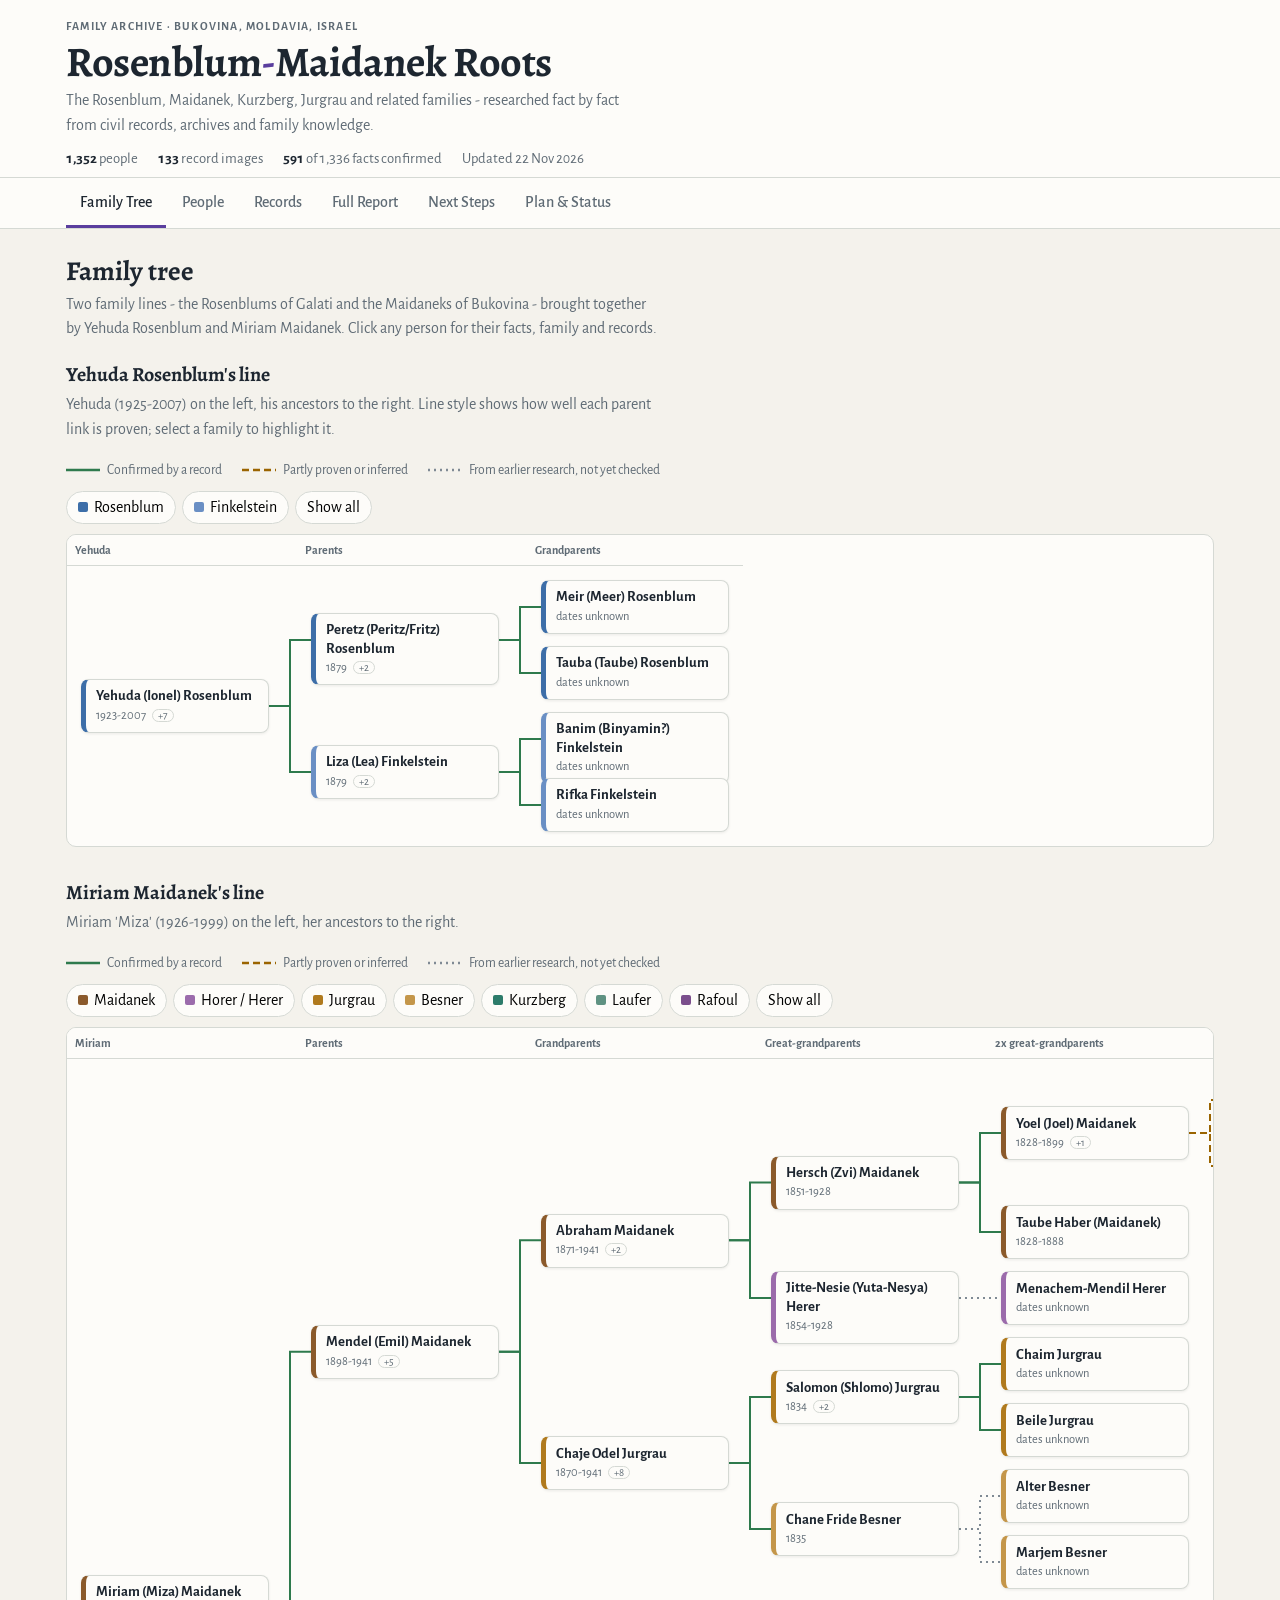
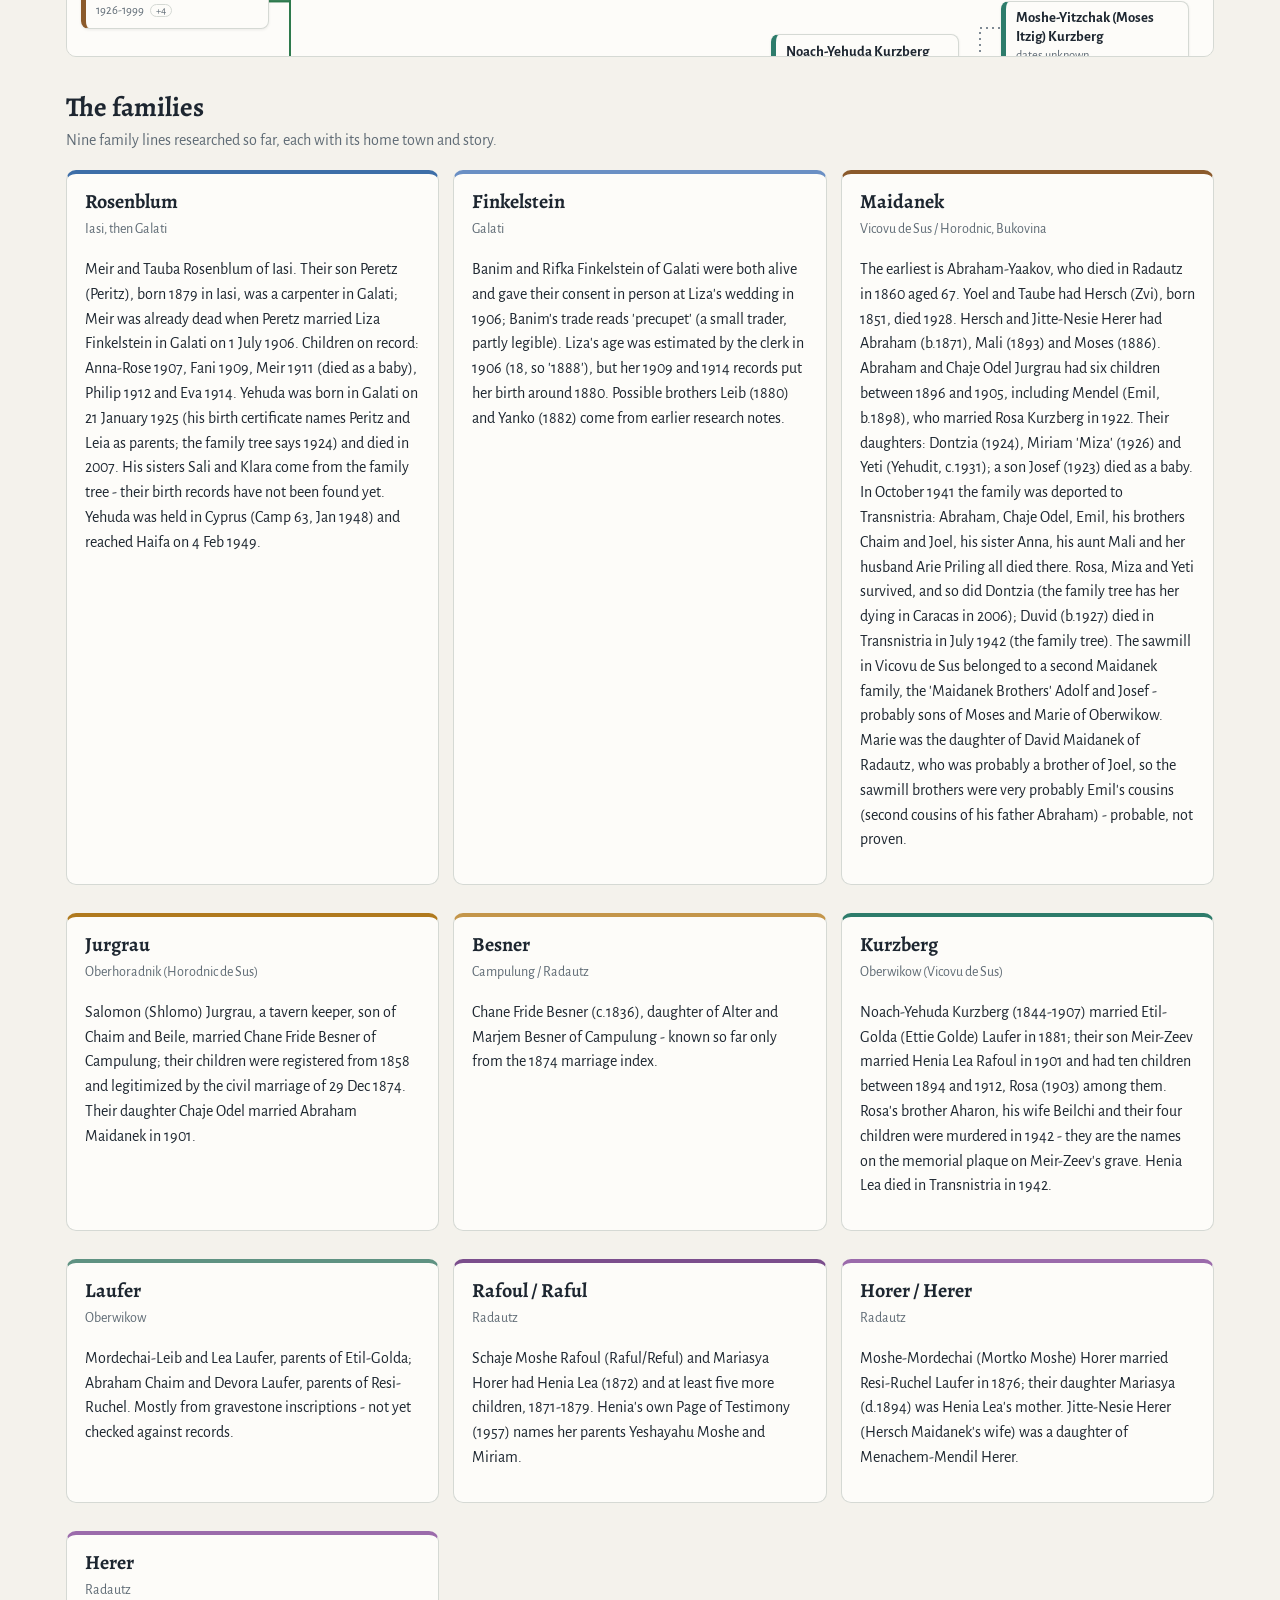
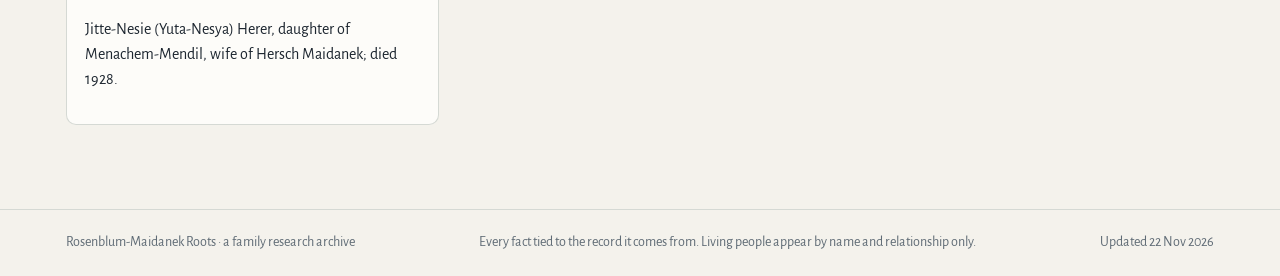
==== commit 8e42c22a: "Auto-refresh" ====
--- a/index.html
+++ b/index.html
@@ -16,7 +16,7 @@
 <div class="eyebrow">Family Archive &middot; Bukovina, Moldavia, Israel</div>
 <h1>Rosenblum<span class="dash">-</span>Maidanek Roots</h1>
 <p class="sub">The Rosenblum, Maidanek, Kurzberg, Jurgrau and related families - researched fact by fact from civil records, archives and family knowledge.</p>
-<div class="stats"><span><b>1,352</b> people</span><span><b>133</b> record images</span><span><b>591</b> of 1,336 facts confirmed</span><span>Updated 21 Nov 2026</span></div>
+<div class="stats"><span><b>1,352</b> people</span><span><b>133</b> record images</span><span><b>591</b> of 1,336 facts confirmed</span><span>Updated 22 Nov 2026</span></div>
 </div></header>
 <nav class="main" aria-label="Sections"><div class="wrap"><a href="index.html" aria-current="page">Family Tree</a><a href="people.html">People</a><a href="records.html">Records</a><a href="report.html">Full Report</a><a href="next-steps.html">Next Steps</a><a href="plan.html">Plan & Status</a></div></nav>
 <main id="main"><div class="wrap">
@@ -33,7 +33,7 @@
 <footer class="site"><div class="wrap">
 <span>Rosenblum-Maidanek Roots &middot; a family research archive</span>
 <span>Every fact tied to the record it comes from. Living people appear by name and relationship only.</span>
-<span>Updated 21 Nov 2026</span>
+<span>Updated 22 Nov 2026</span>
 </div></footer>
 <script src="assets/js/common.js"></script>
 <script>document.querySelectorAll('.ped').forEach(initChips);</script>
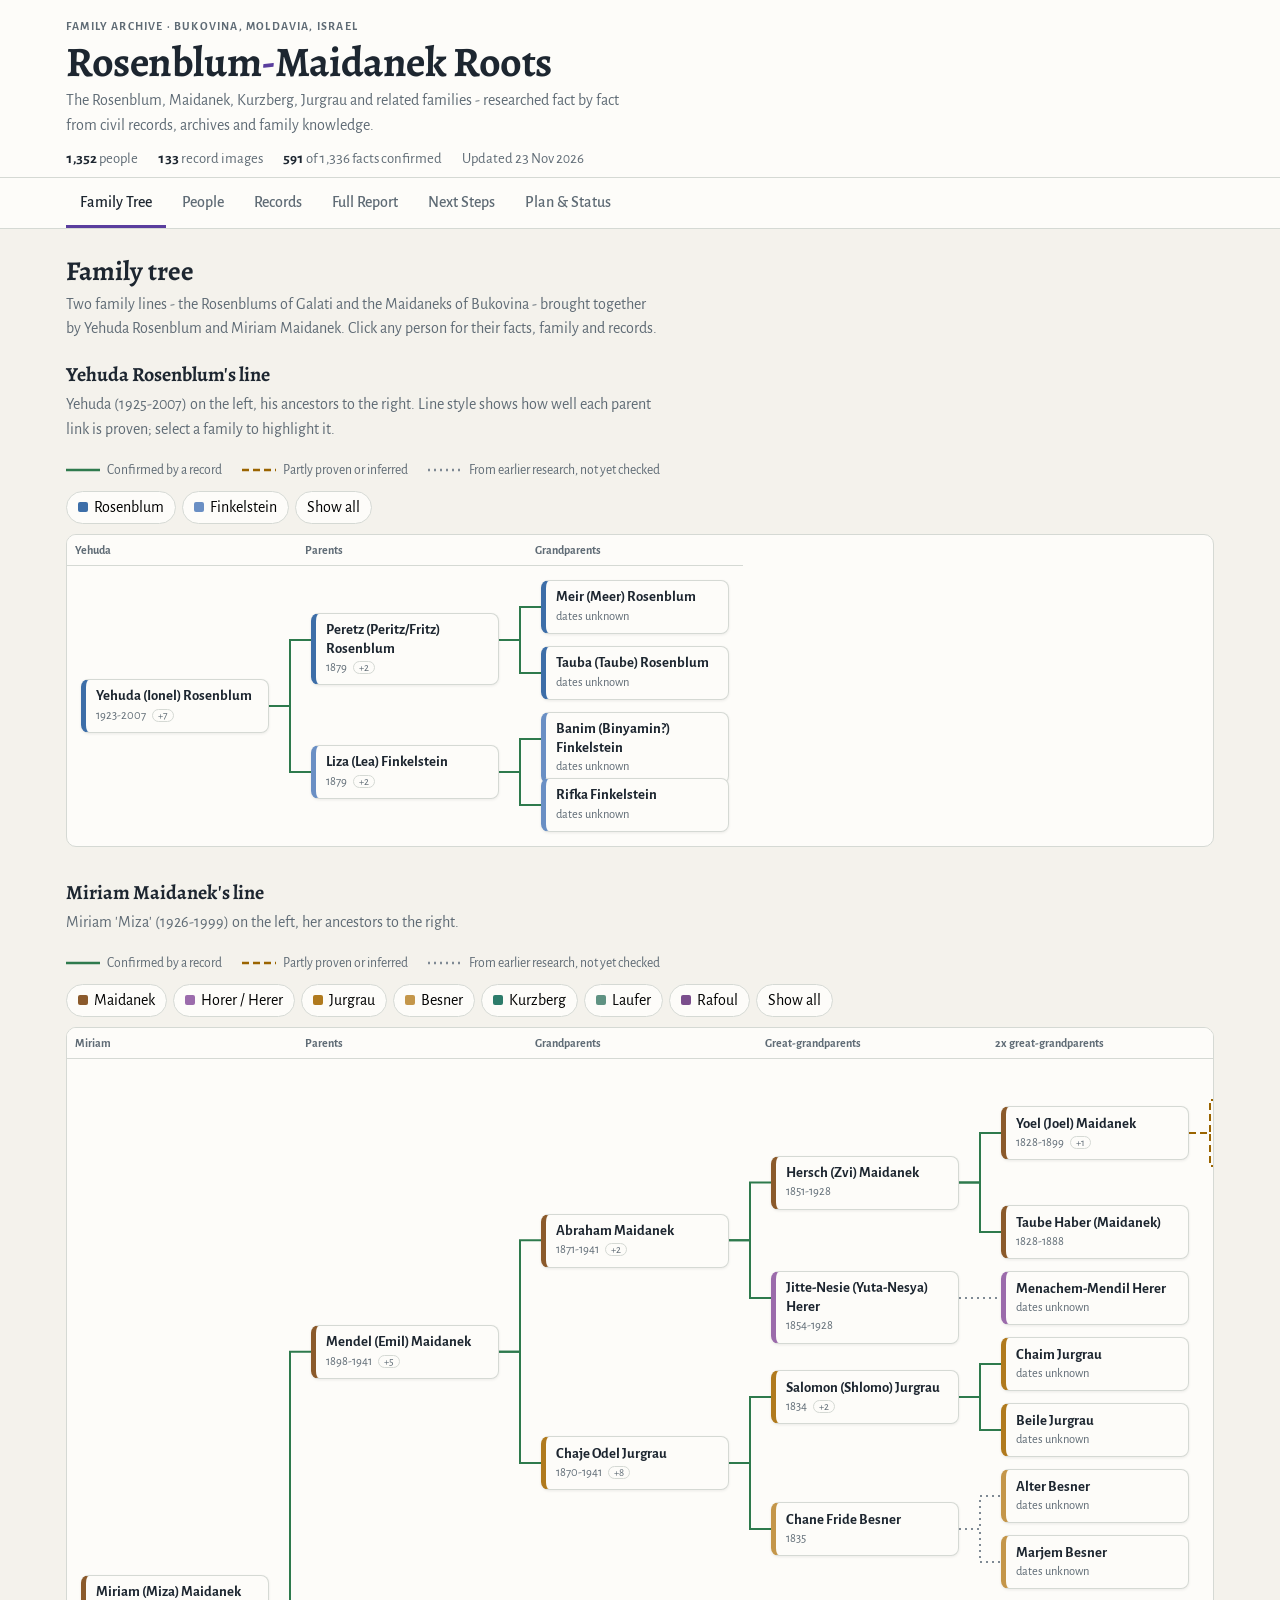
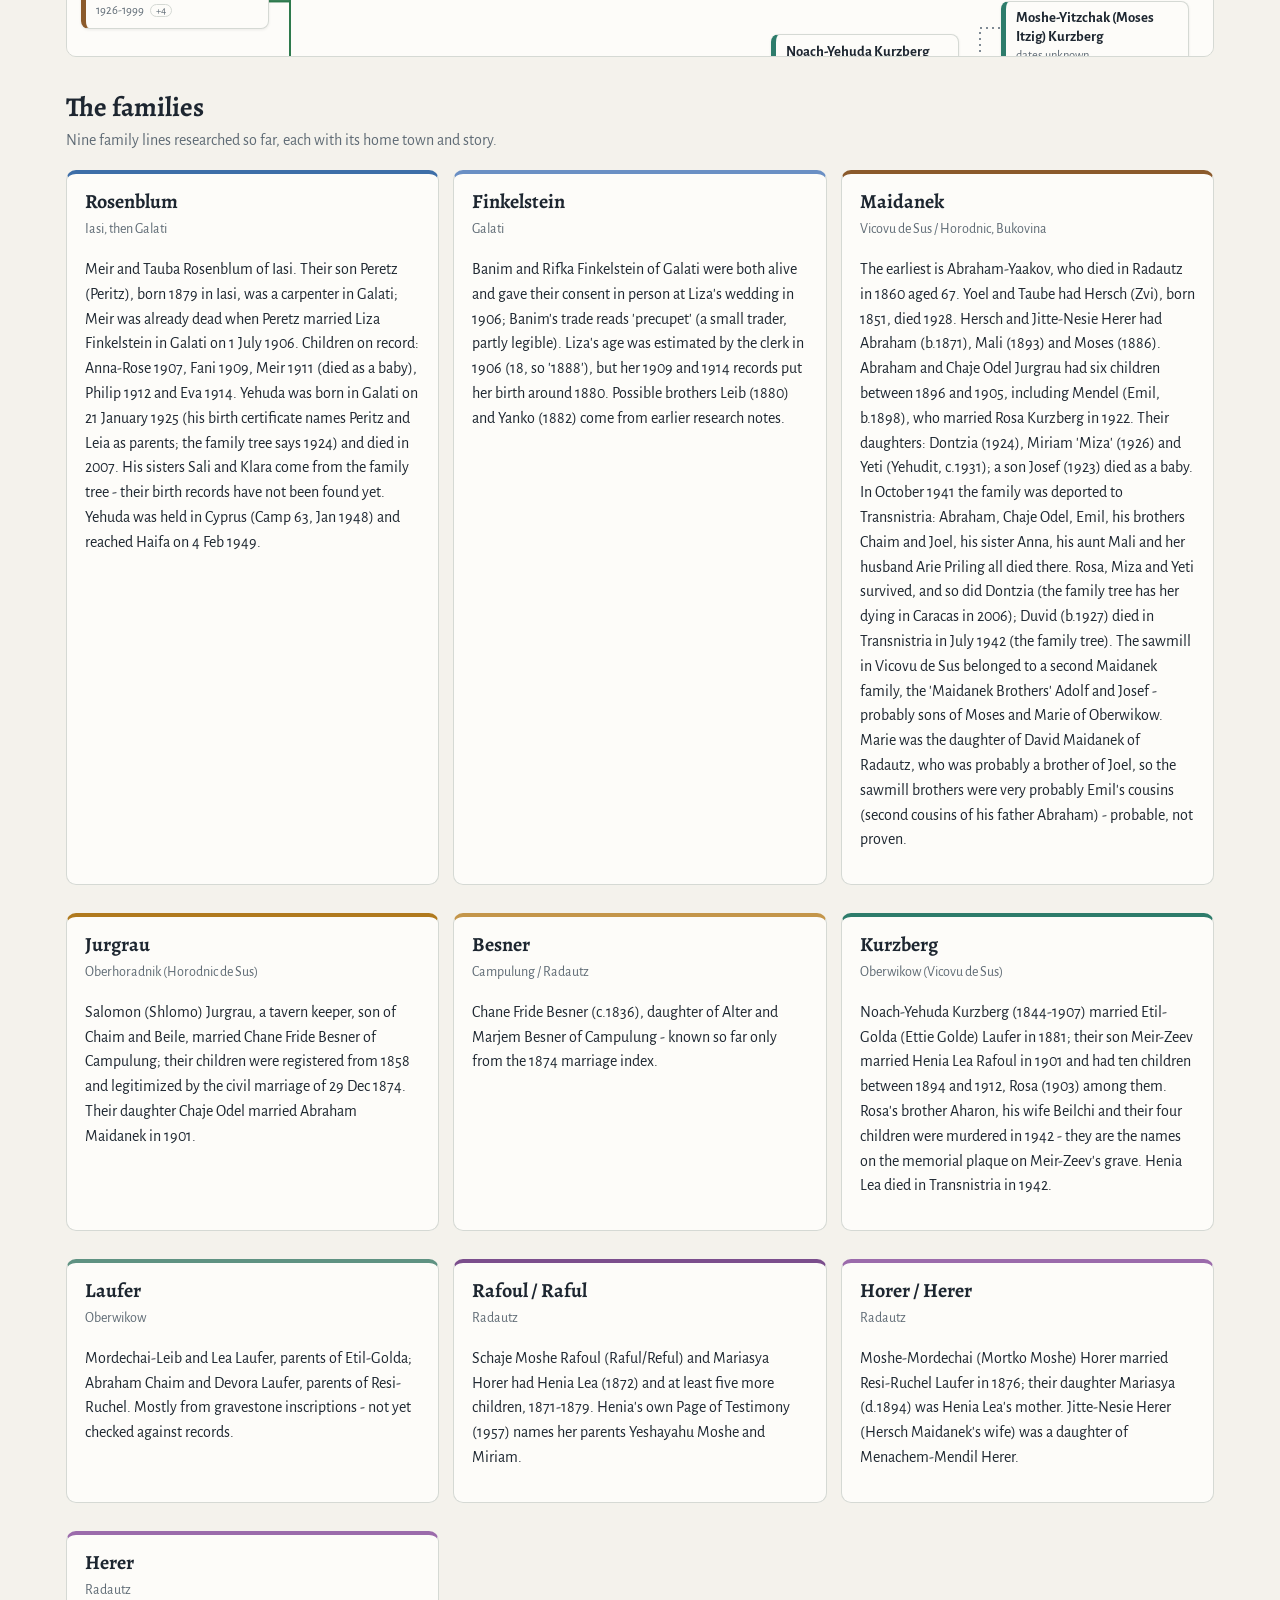
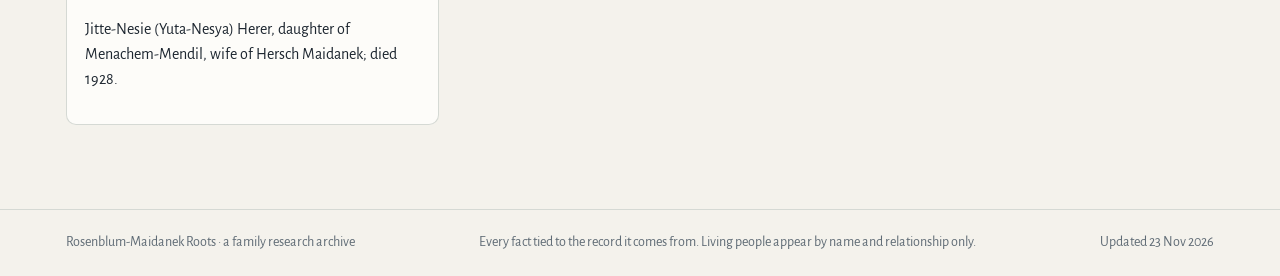
==== commit 71535940: "Auto-refresh" ====
--- a/index.html
+++ b/index.html
@@ -16,7 +16,7 @@
 <div class="eyebrow">Family Archive &middot; Bukovina, Moldavia, Israel</div>
 <h1>Rosenblum<span class="dash">-</span>Maidanek Roots</h1>
 <p class="sub">The Rosenblum, Maidanek, Kurzberg, Jurgrau and related families - researched fact by fact from civil records, archives and family knowledge.</p>
-<div class="stats"><span><b>1,352</b> people</span><span><b>133</b> record images</span><span><b>591</b> of 1,336 facts confirmed</span><span>Updated 22 Nov 2026</span></div>
+<div class="stats"><span><b>1,352</b> people</span><span><b>133</b> record images</span><span><b>591</b> of 1,336 facts confirmed</span><span>Updated 23 Nov 2026</span></div>
 </div></header>
 <nav class="main" aria-label="Sections"><div class="wrap"><a href="index.html" aria-current="page">Family Tree</a><a href="people.html">People</a><a href="records.html">Records</a><a href="report.html">Full Report</a><a href="next-steps.html">Next Steps</a><a href="plan.html">Plan & Status</a></div></nav>
 <main id="main"><div class="wrap">
@@ -33,7 +33,7 @@
 <footer class="site"><div class="wrap">
 <span>Rosenblum-Maidanek Roots &middot; a family research archive</span>
 <span>Every fact tied to the record it comes from. Living people appear by name and relationship only.</span>
-<span>Updated 22 Nov 2026</span>
+<span>Updated 23 Nov 2026</span>
 </div></footer>
 <script src="assets/js/common.js"></script>
 <script>document.querySelectorAll('.ped').forEach(initChips);</script>
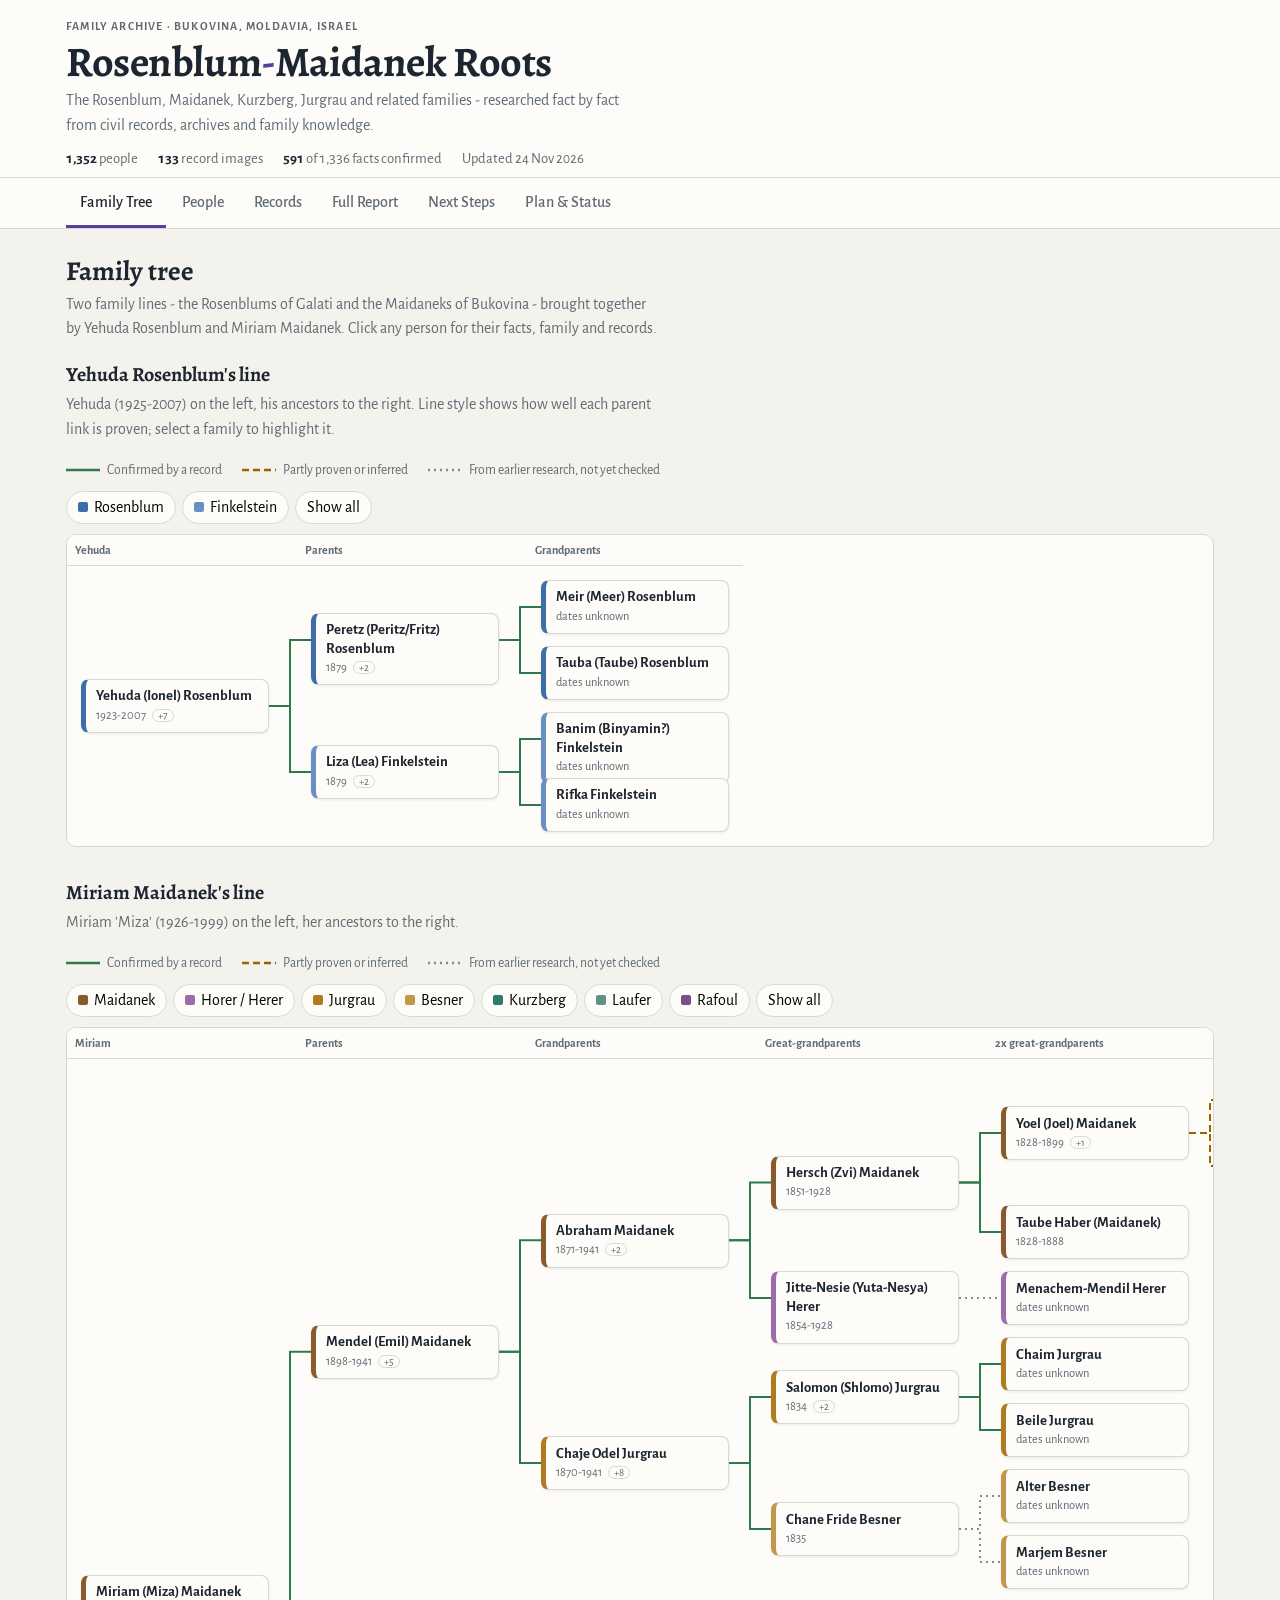
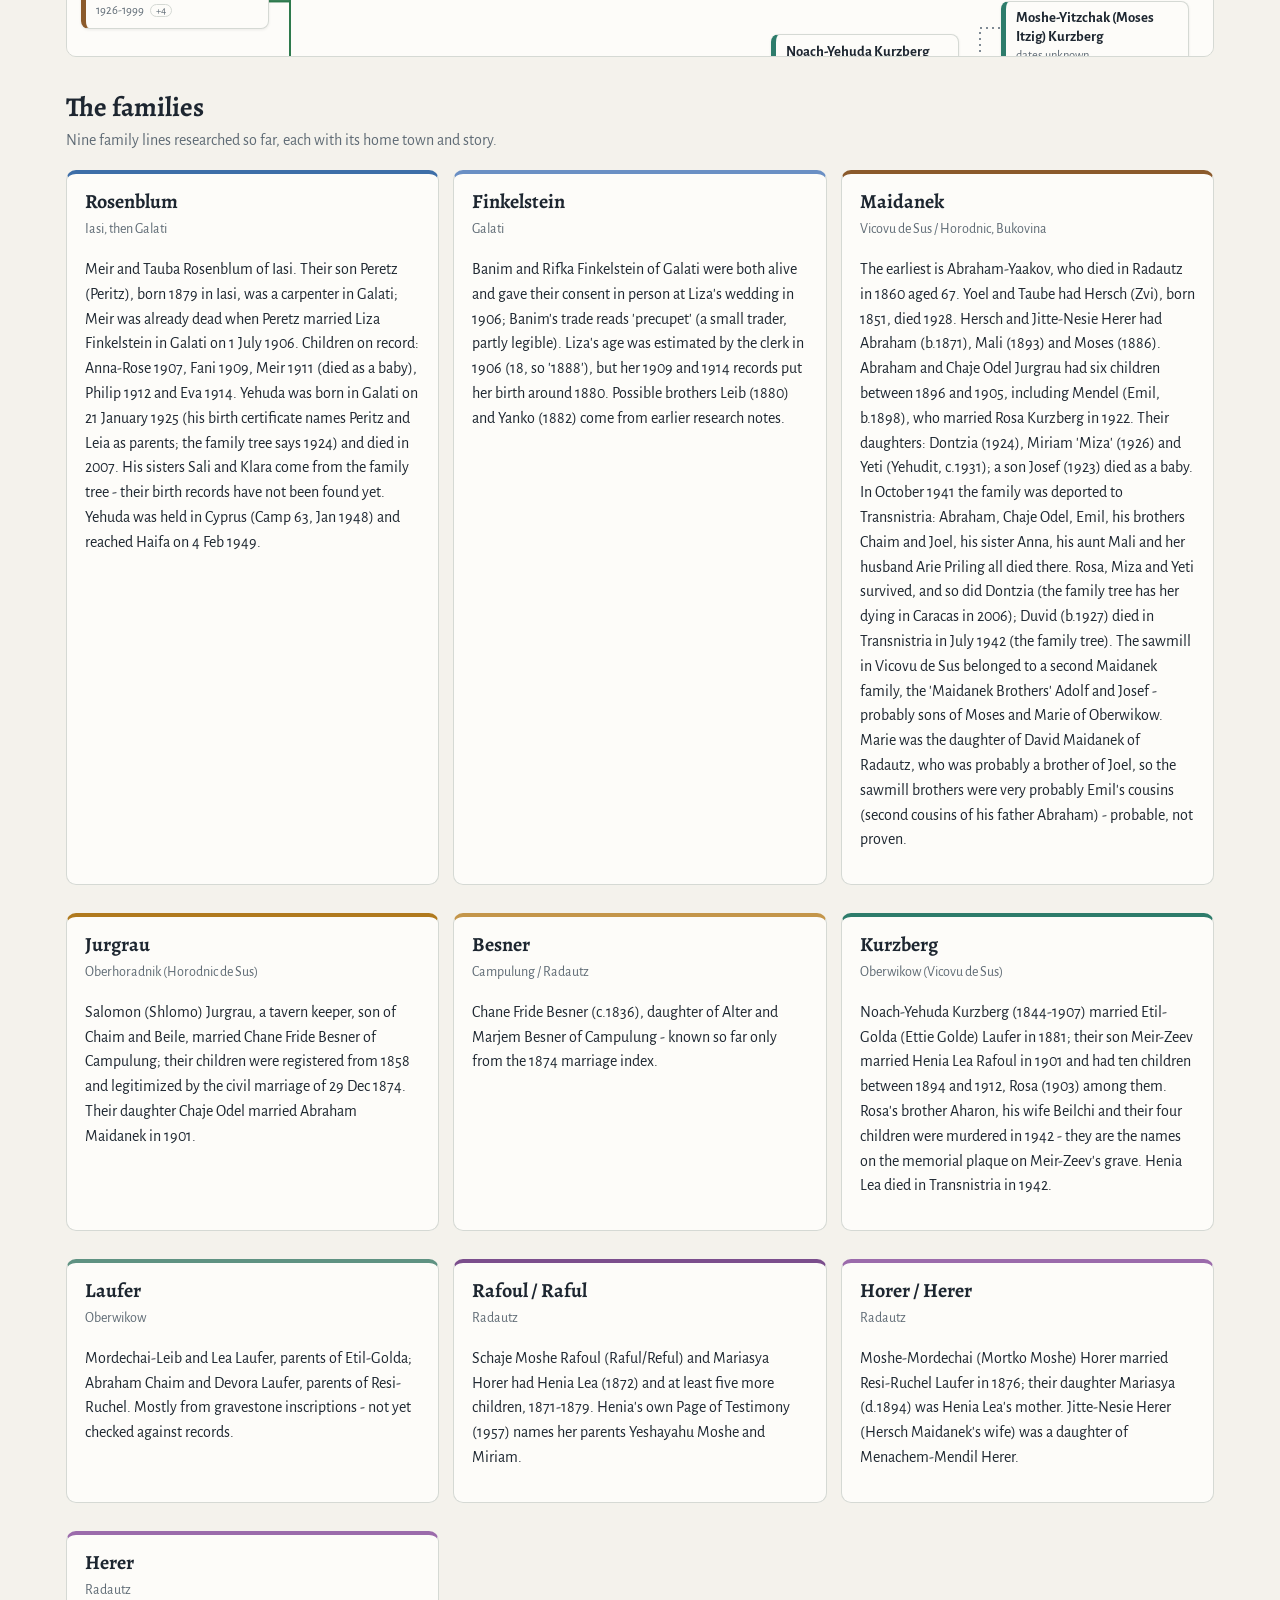
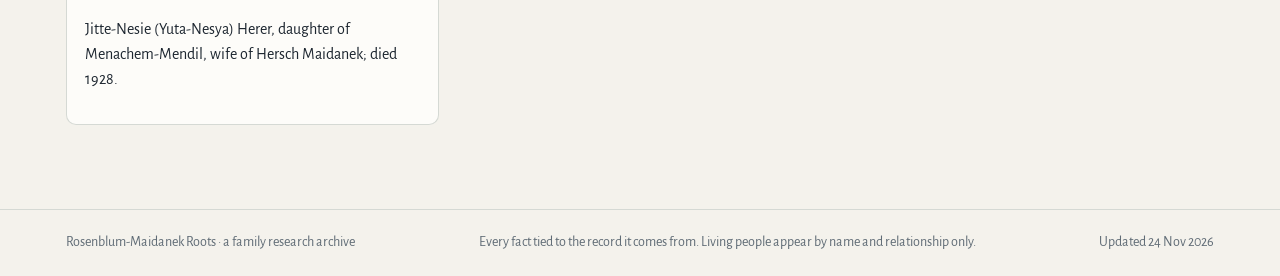
==== commit e9c9a676: "Auto-refresh" ====
--- a/index.html
+++ b/index.html
@@ -16,7 +16,7 @@
 <div class="eyebrow">Family Archive &middot; Bukovina, Moldavia, Israel</div>
 <h1>Rosenblum<span class="dash">-</span>Maidanek Roots</h1>
 <p class="sub">The Rosenblum, Maidanek, Kurzberg, Jurgrau and related families - researched fact by fact from civil records, archives and family knowledge.</p>
-<div class="stats"><span><b>1,352</b> people</span><span><b>133</b> record images</span><span><b>591</b> of 1,336 facts confirmed</span><span>Updated 23 Nov 2026</span></div>
+<div class="stats"><span><b>1,352</b> people</span><span><b>133</b> record images</span><span><b>591</b> of 1,336 facts confirmed</span><span>Updated 24 Nov 2026</span></div>
 </div></header>
 <nav class="main" aria-label="Sections"><div class="wrap"><a href="index.html" aria-current="page">Family Tree</a><a href="people.html">People</a><a href="records.html">Records</a><a href="report.html">Full Report</a><a href="next-steps.html">Next Steps</a><a href="plan.html">Plan & Status</a></div></nav>
 <main id="main"><div class="wrap">
@@ -33,7 +33,7 @@
 <footer class="site"><div class="wrap">
 <span>Rosenblum-Maidanek Roots &middot; a family research archive</span>
 <span>Every fact tied to the record it comes from. Living people appear by name and relationship only.</span>
-<span>Updated 23 Nov 2026</span>
+<span>Updated 24 Nov 2026</span>
 </div></footer>
 <script src="assets/js/common.js"></script>
 <script>document.querySelectorAll('.ped').forEach(initChips);</script>
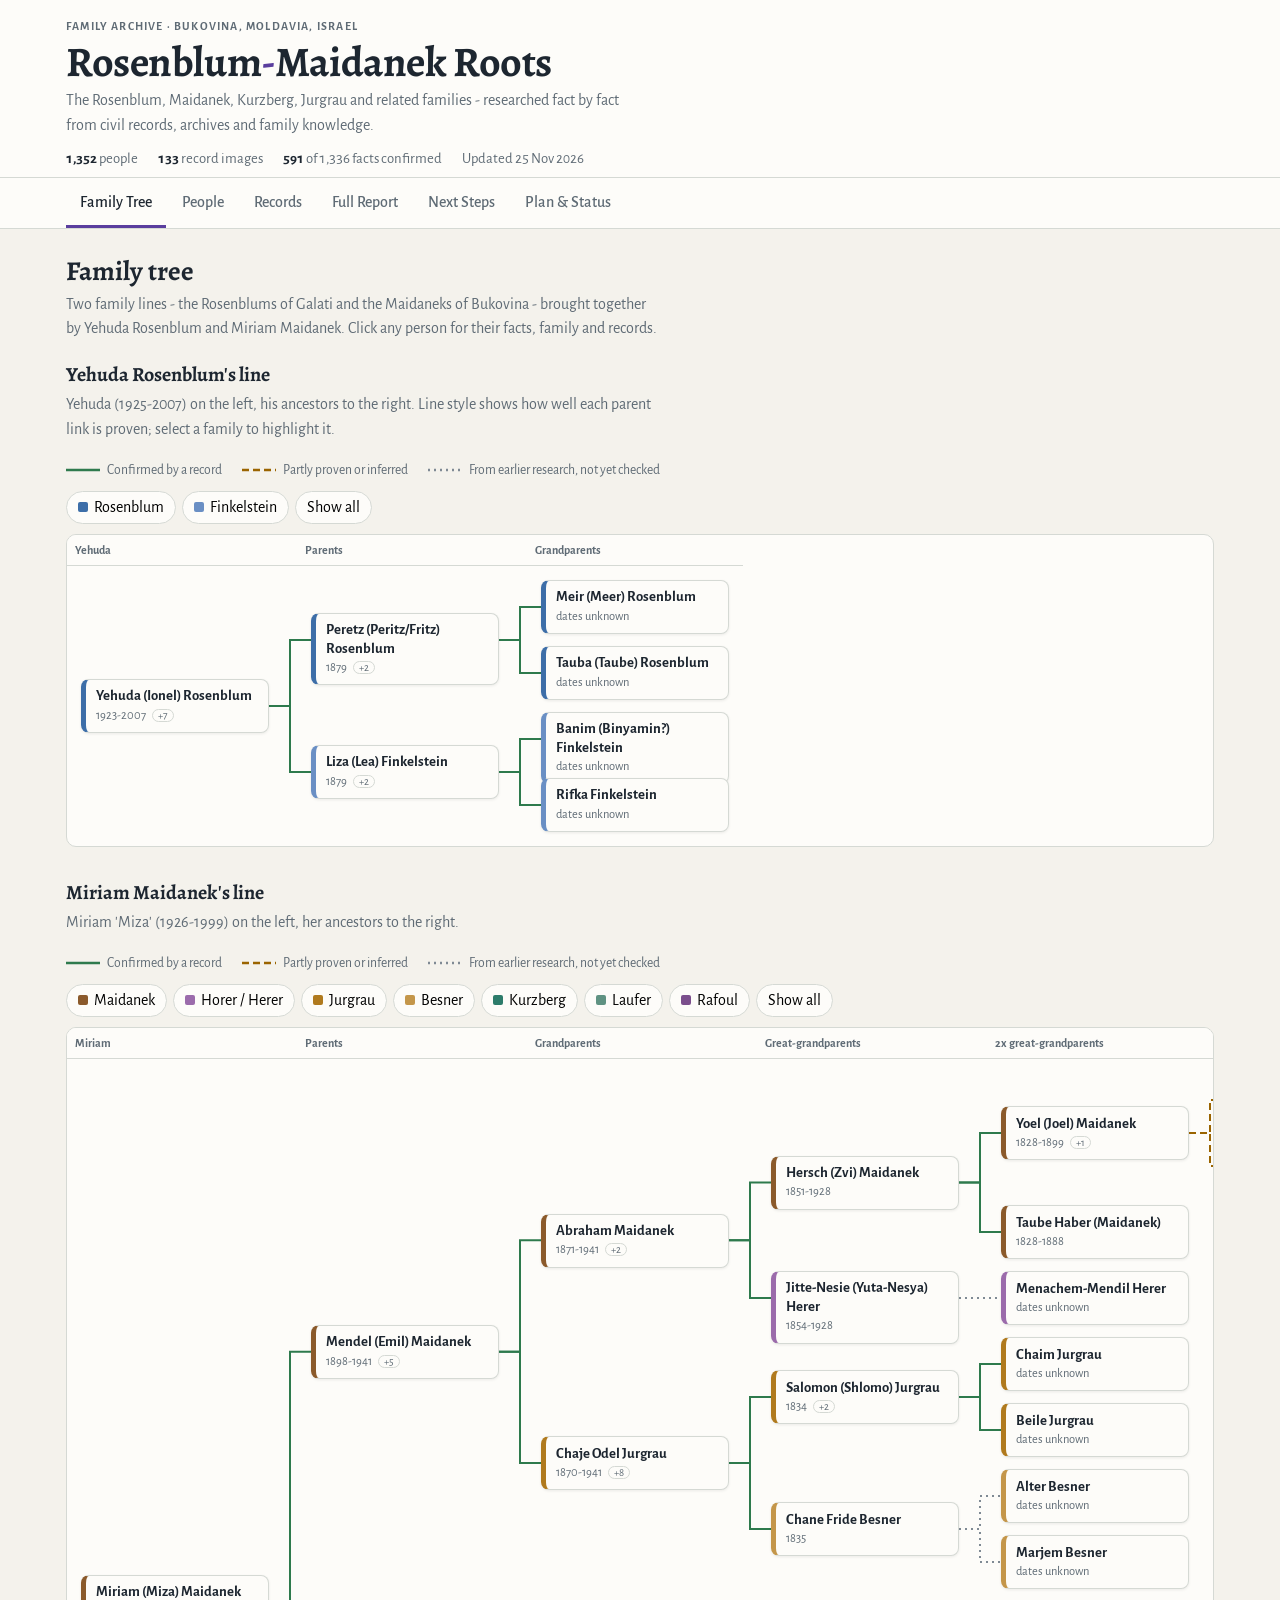
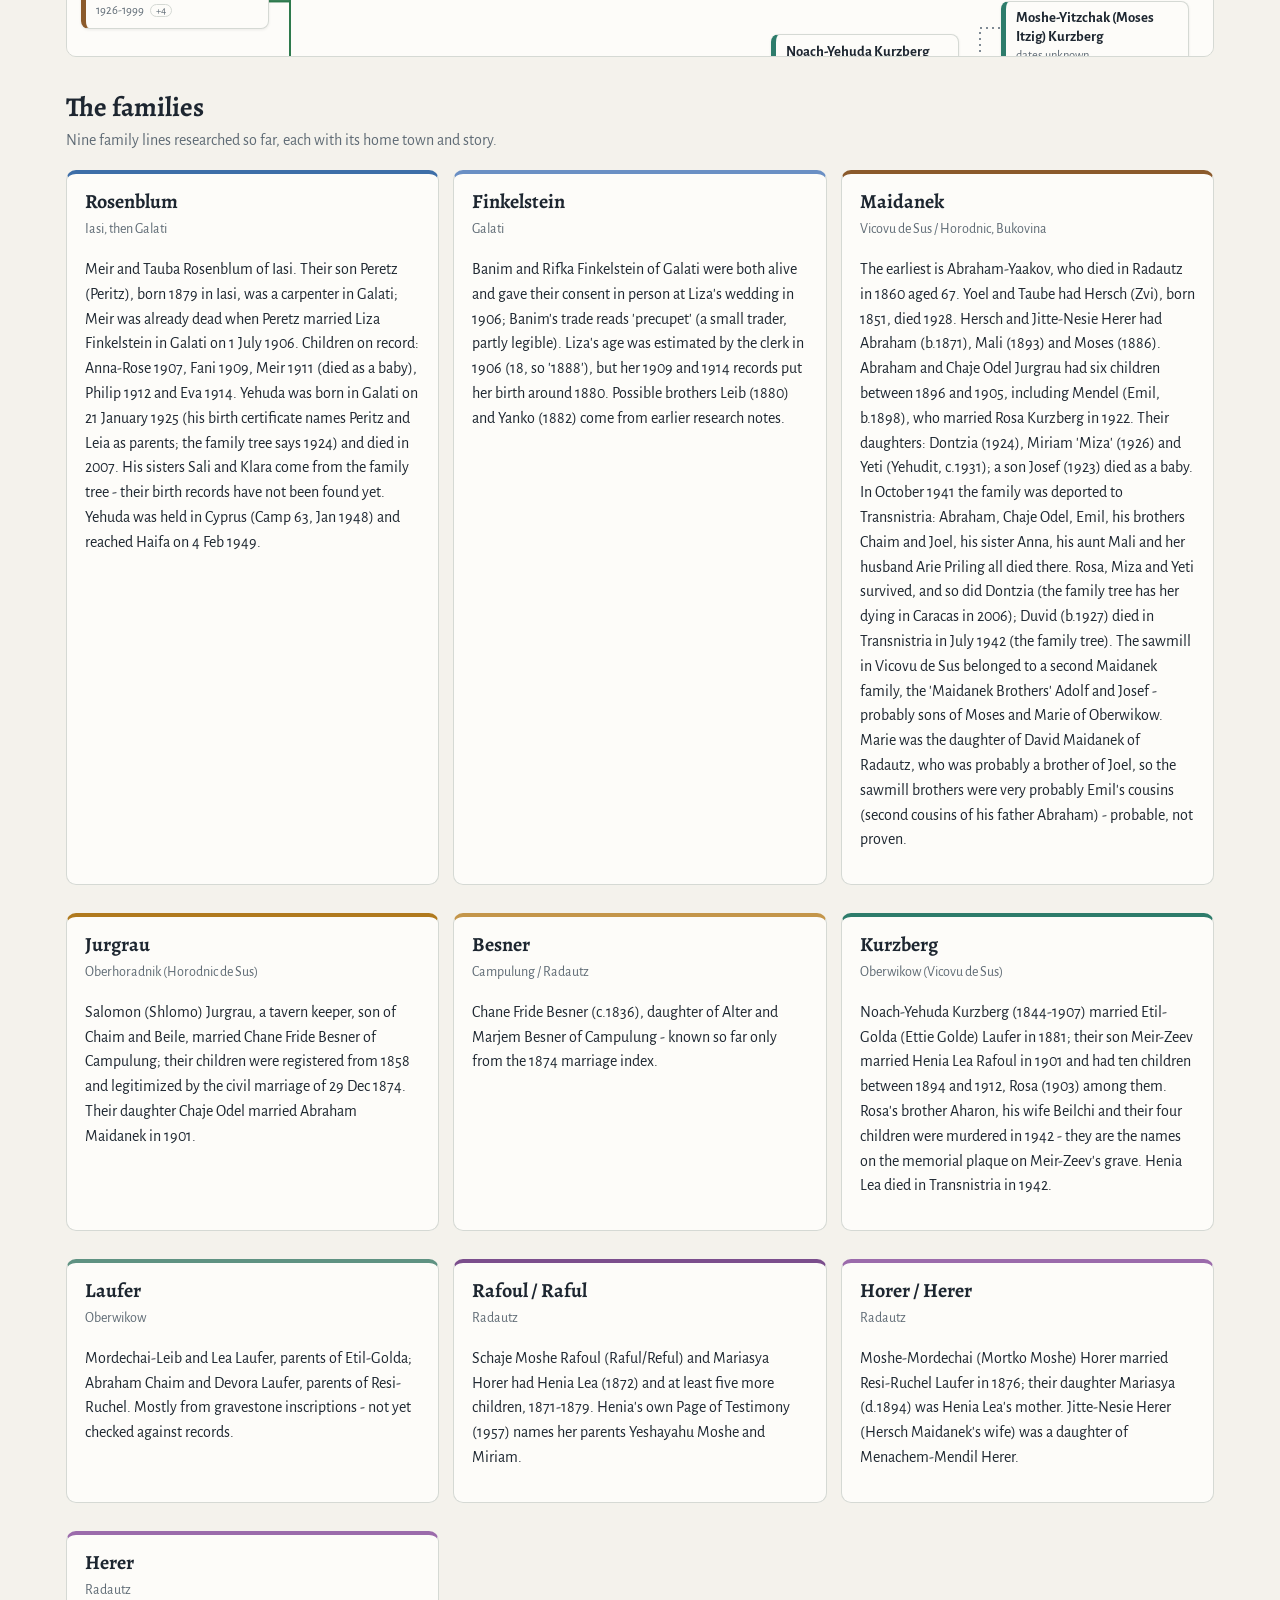
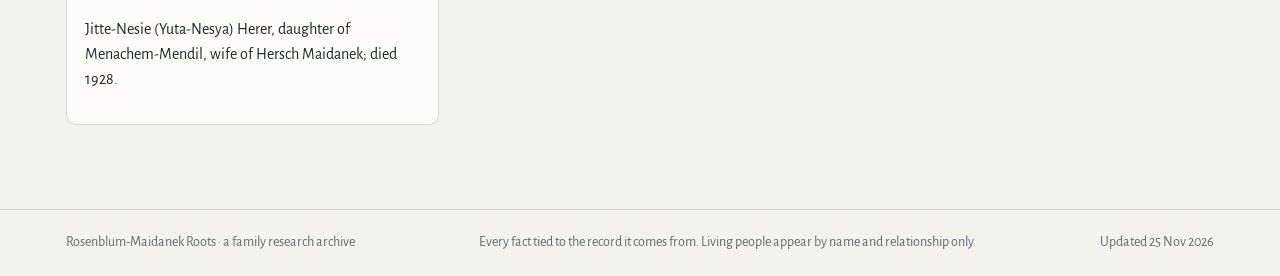
==== commit 3778b557: "Auto-refresh" ====
--- a/index.html
+++ b/index.html
@@ -16,7 +16,7 @@
 <div class="eyebrow">Family Archive &middot; Bukovina, Moldavia, Israel</div>
 <h1>Rosenblum<span class="dash">-</span>Maidanek Roots</h1>
 <p class="sub">The Rosenblum, Maidanek, Kurzberg, Jurgrau and related families - researched fact by fact from civil records, archives and family knowledge.</p>
-<div class="stats"><span><b>1,352</b> people</span><span><b>133</b> record images</span><span><b>591</b> of 1,336 facts confirmed</span><span>Updated 24 Nov 2026</span></div>
+<div class="stats"><span><b>1,352</b> people</span><span><b>133</b> record images</span><span><b>591</b> of 1,336 facts confirmed</span><span>Updated 25 Nov 2026</span></div>
 </div></header>
 <nav class="main" aria-label="Sections"><div class="wrap"><a href="index.html" aria-current="page">Family Tree</a><a href="people.html">People</a><a href="records.html">Records</a><a href="report.html">Full Report</a><a href="next-steps.html">Next Steps</a><a href="plan.html">Plan & Status</a></div></nav>
 <main id="main"><div class="wrap">
@@ -33,7 +33,7 @@
 <footer class="site"><div class="wrap">
 <span>Rosenblum-Maidanek Roots &middot; a family research archive</span>
 <span>Every fact tied to the record it comes from. Living people appear by name and relationship only.</span>
-<span>Updated 24 Nov 2026</span>
+<span>Updated 25 Nov 2026</span>
 </div></footer>
 <script src="assets/js/common.js"></script>
 <script>document.querySelectorAll('.ped').forEach(initChips);</script>
